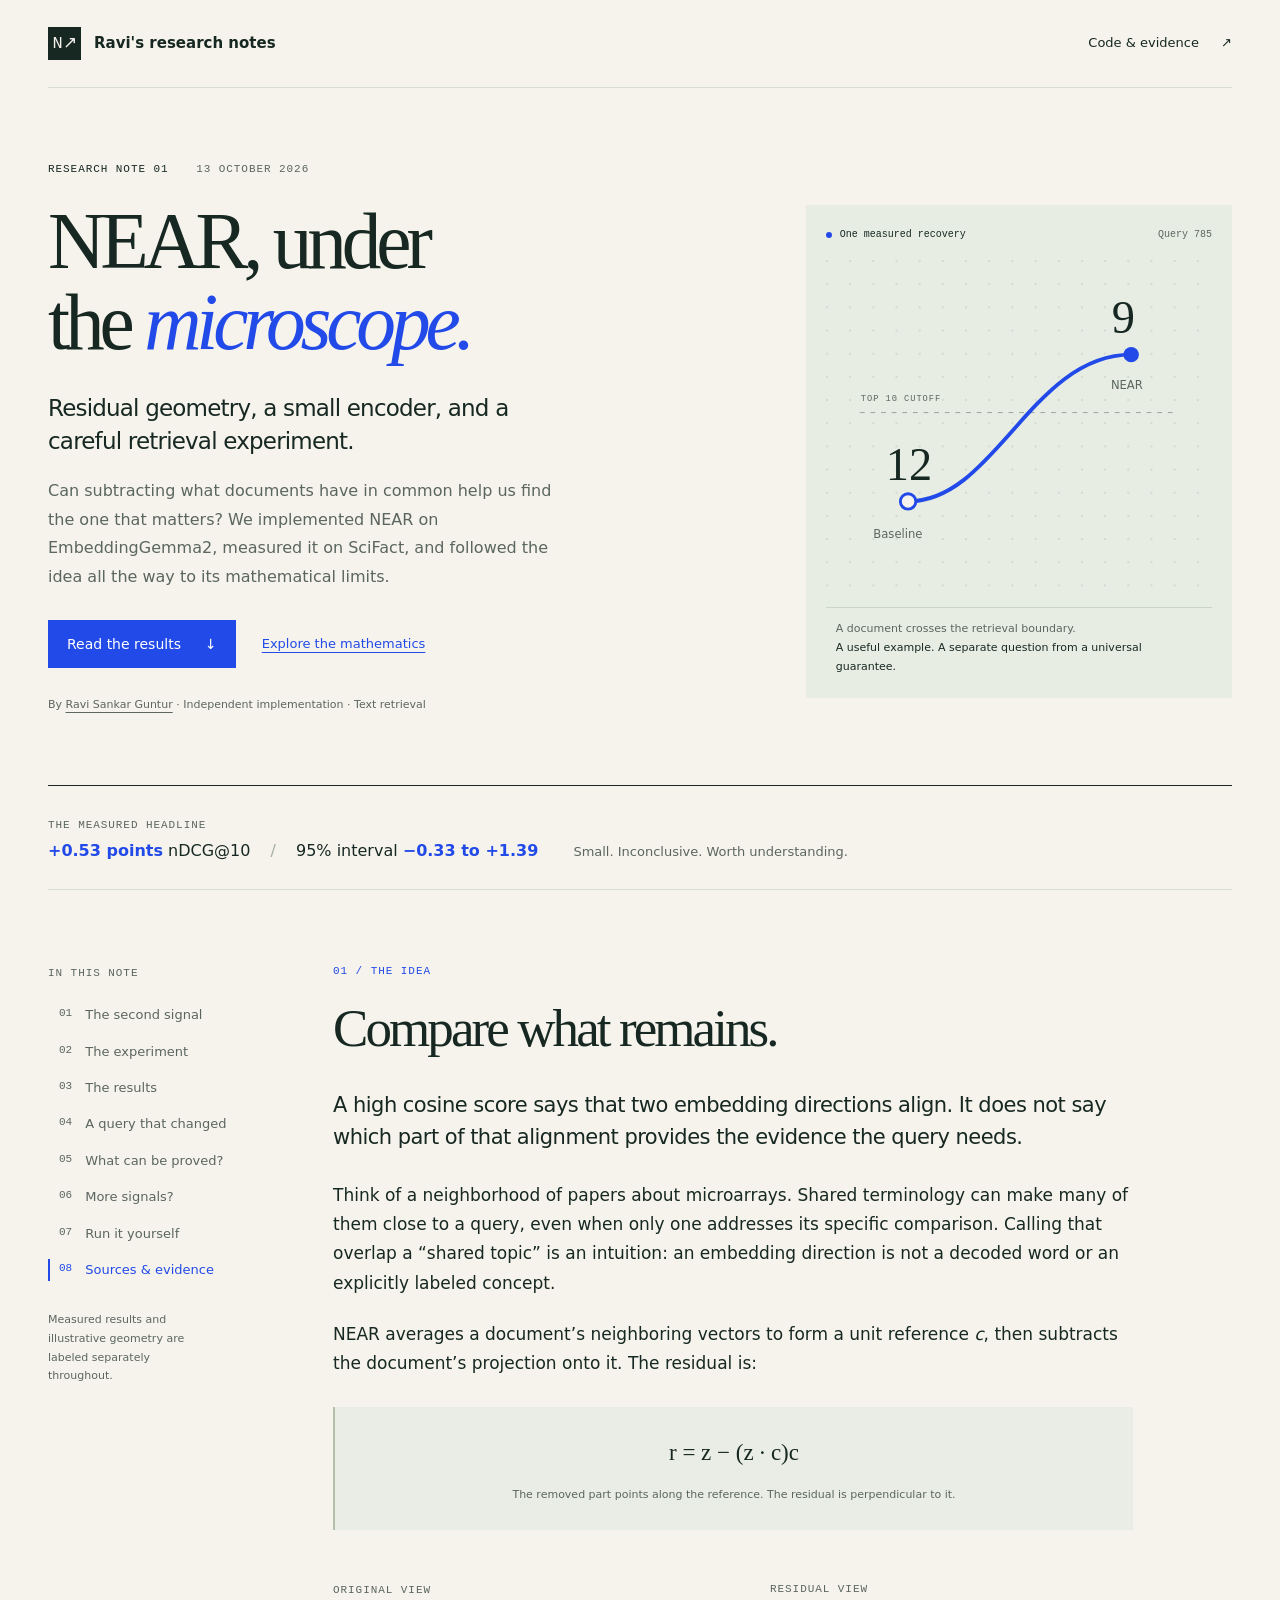
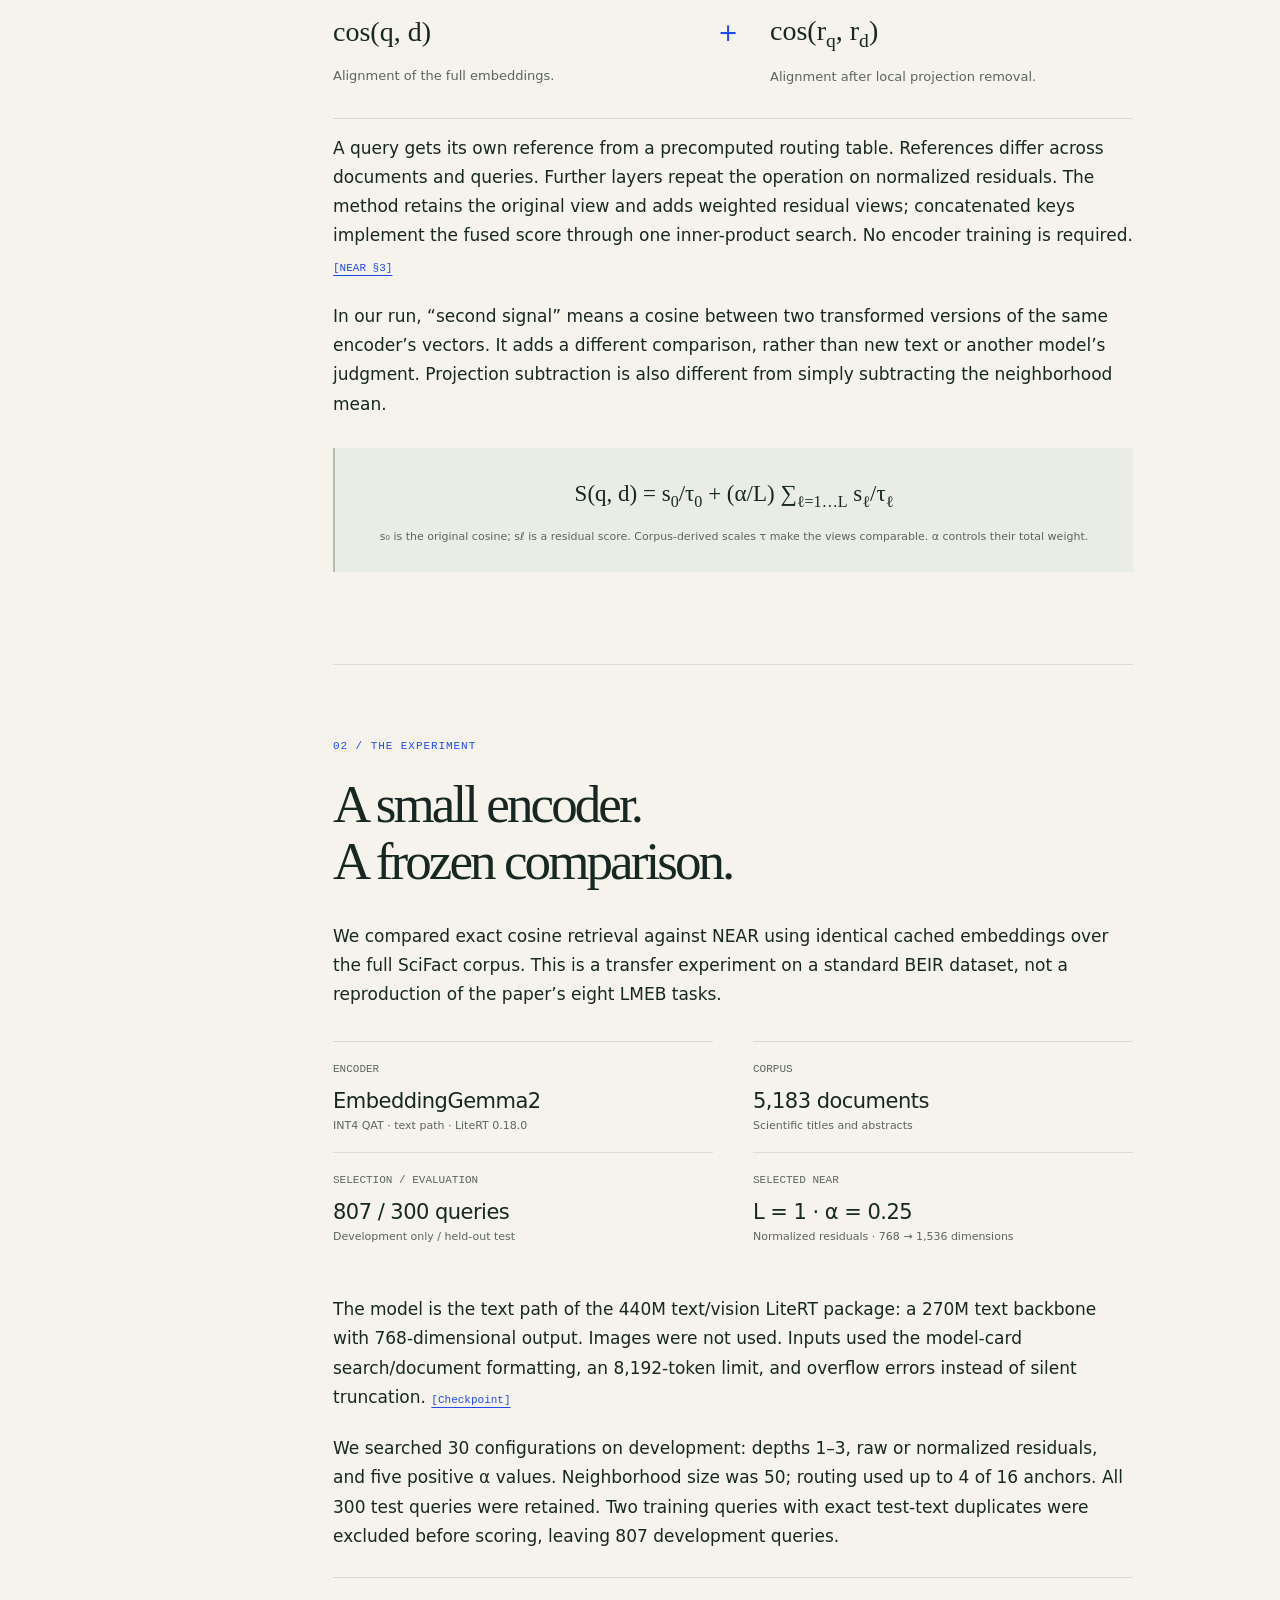
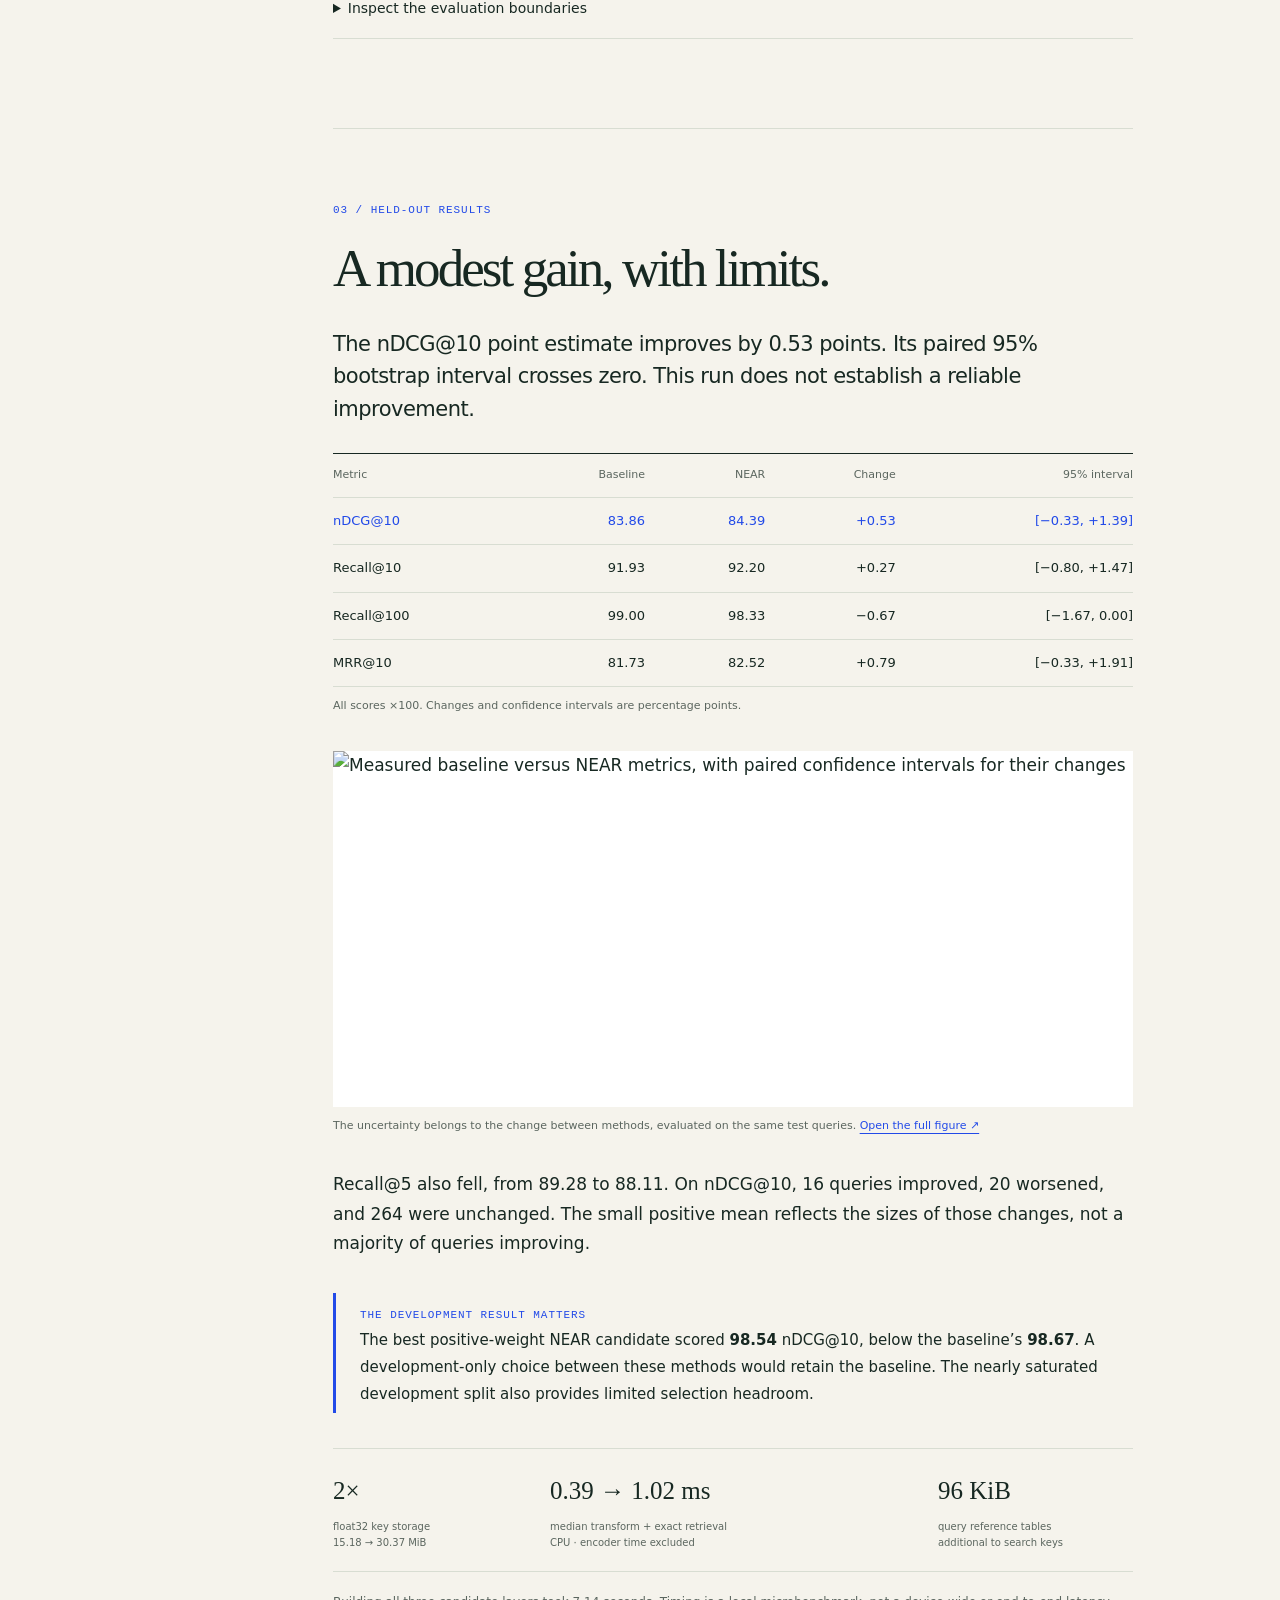
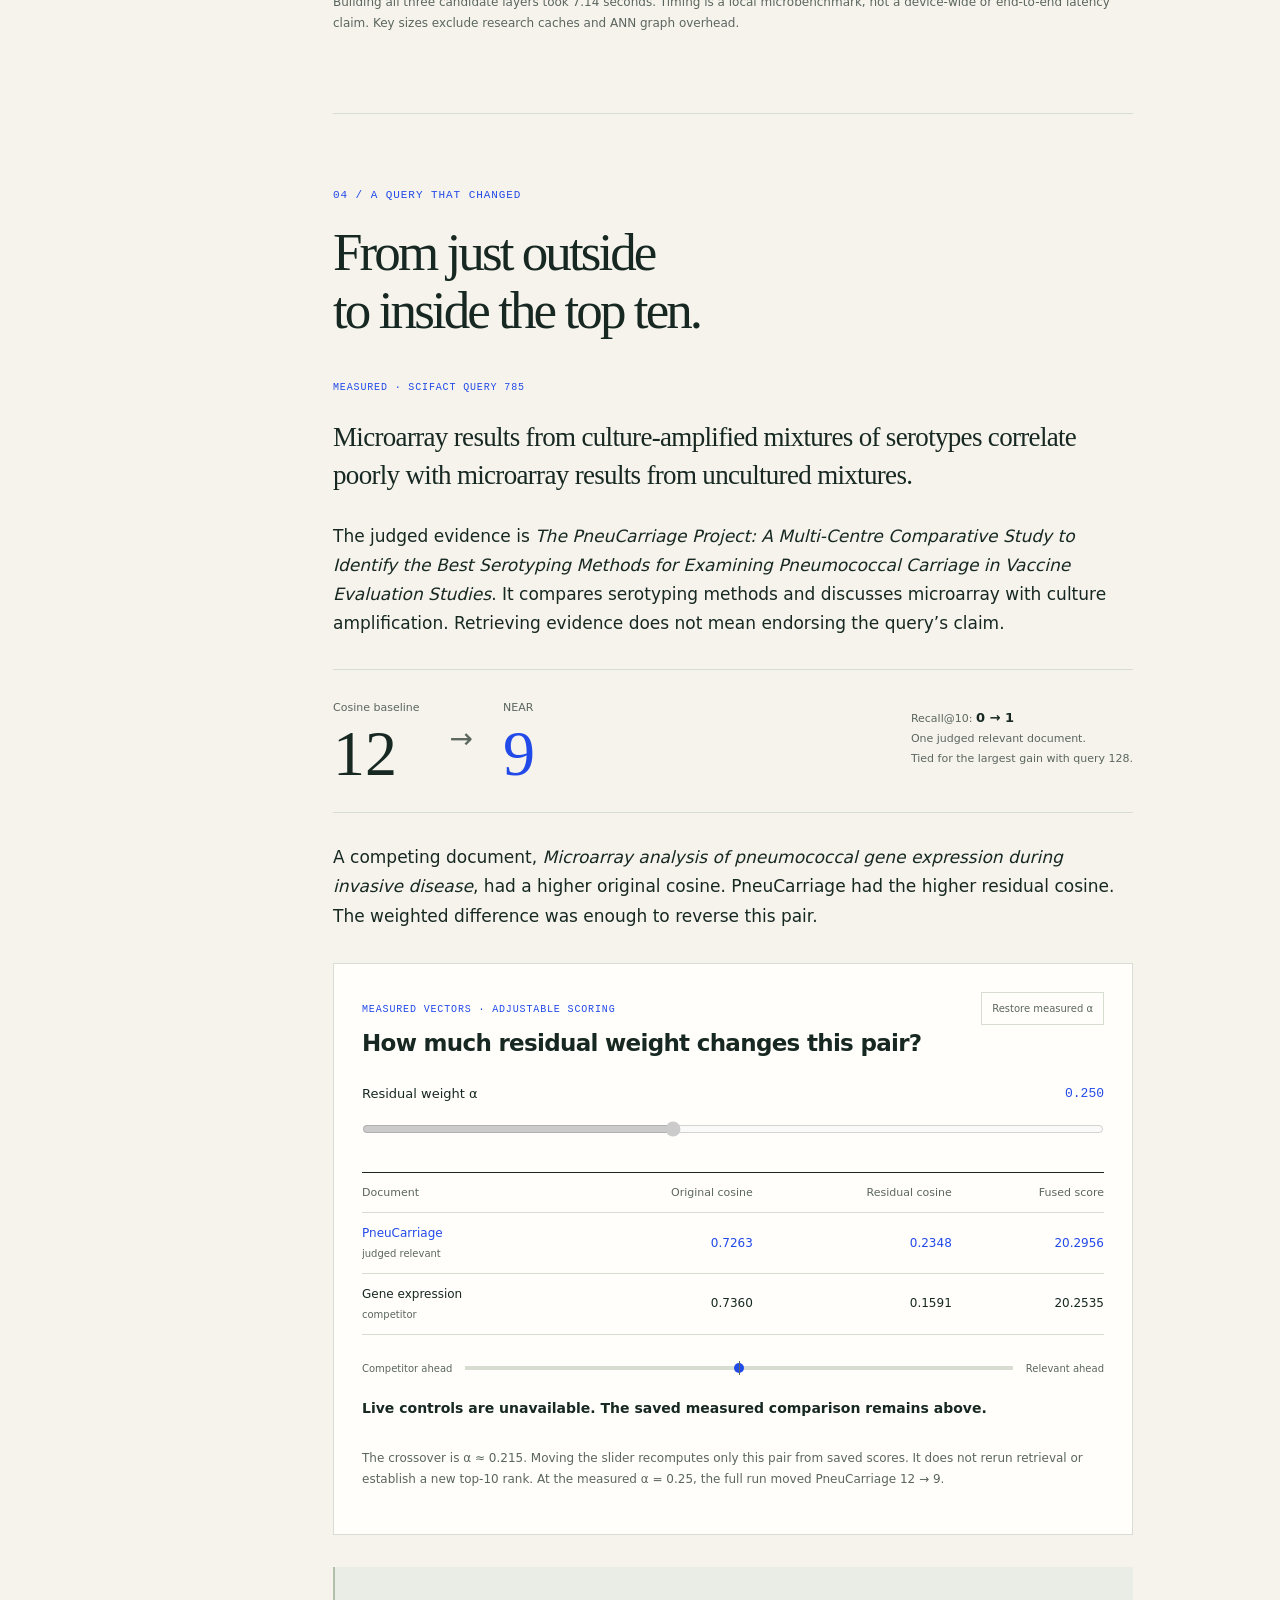
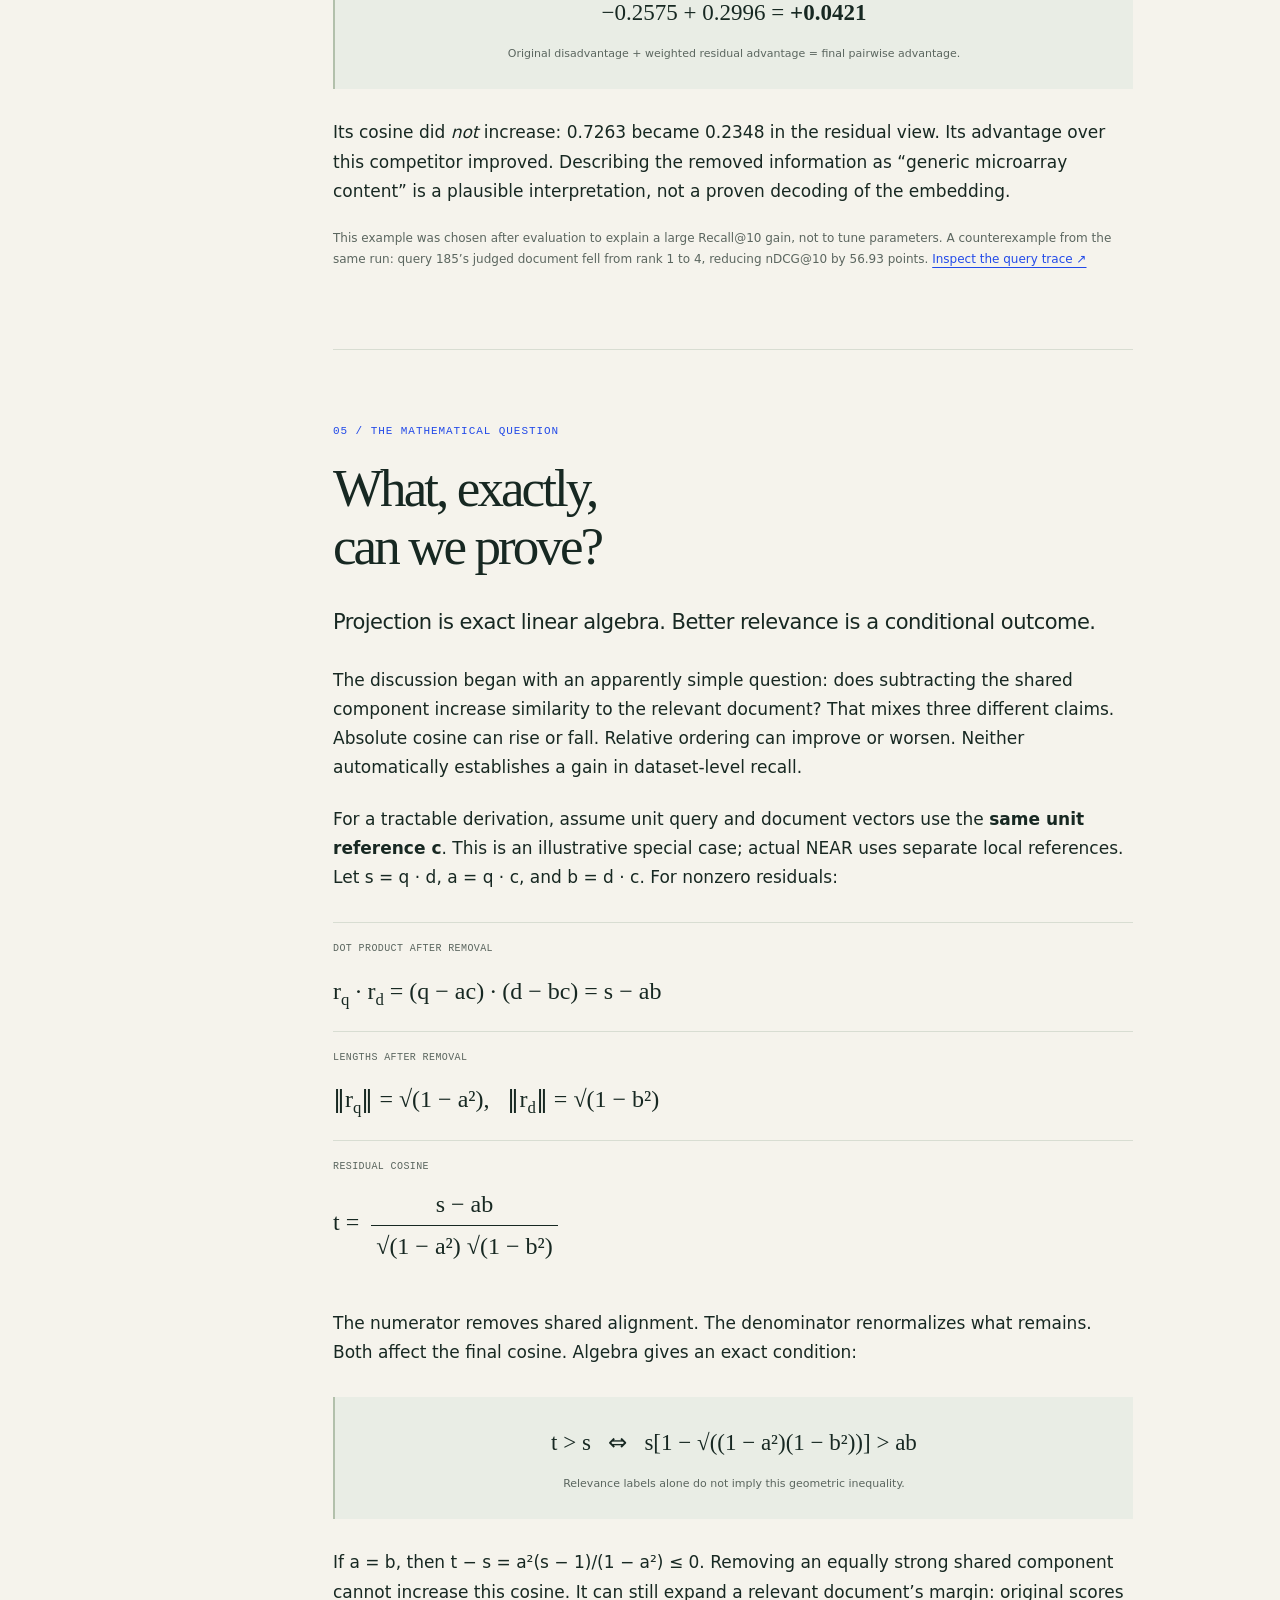
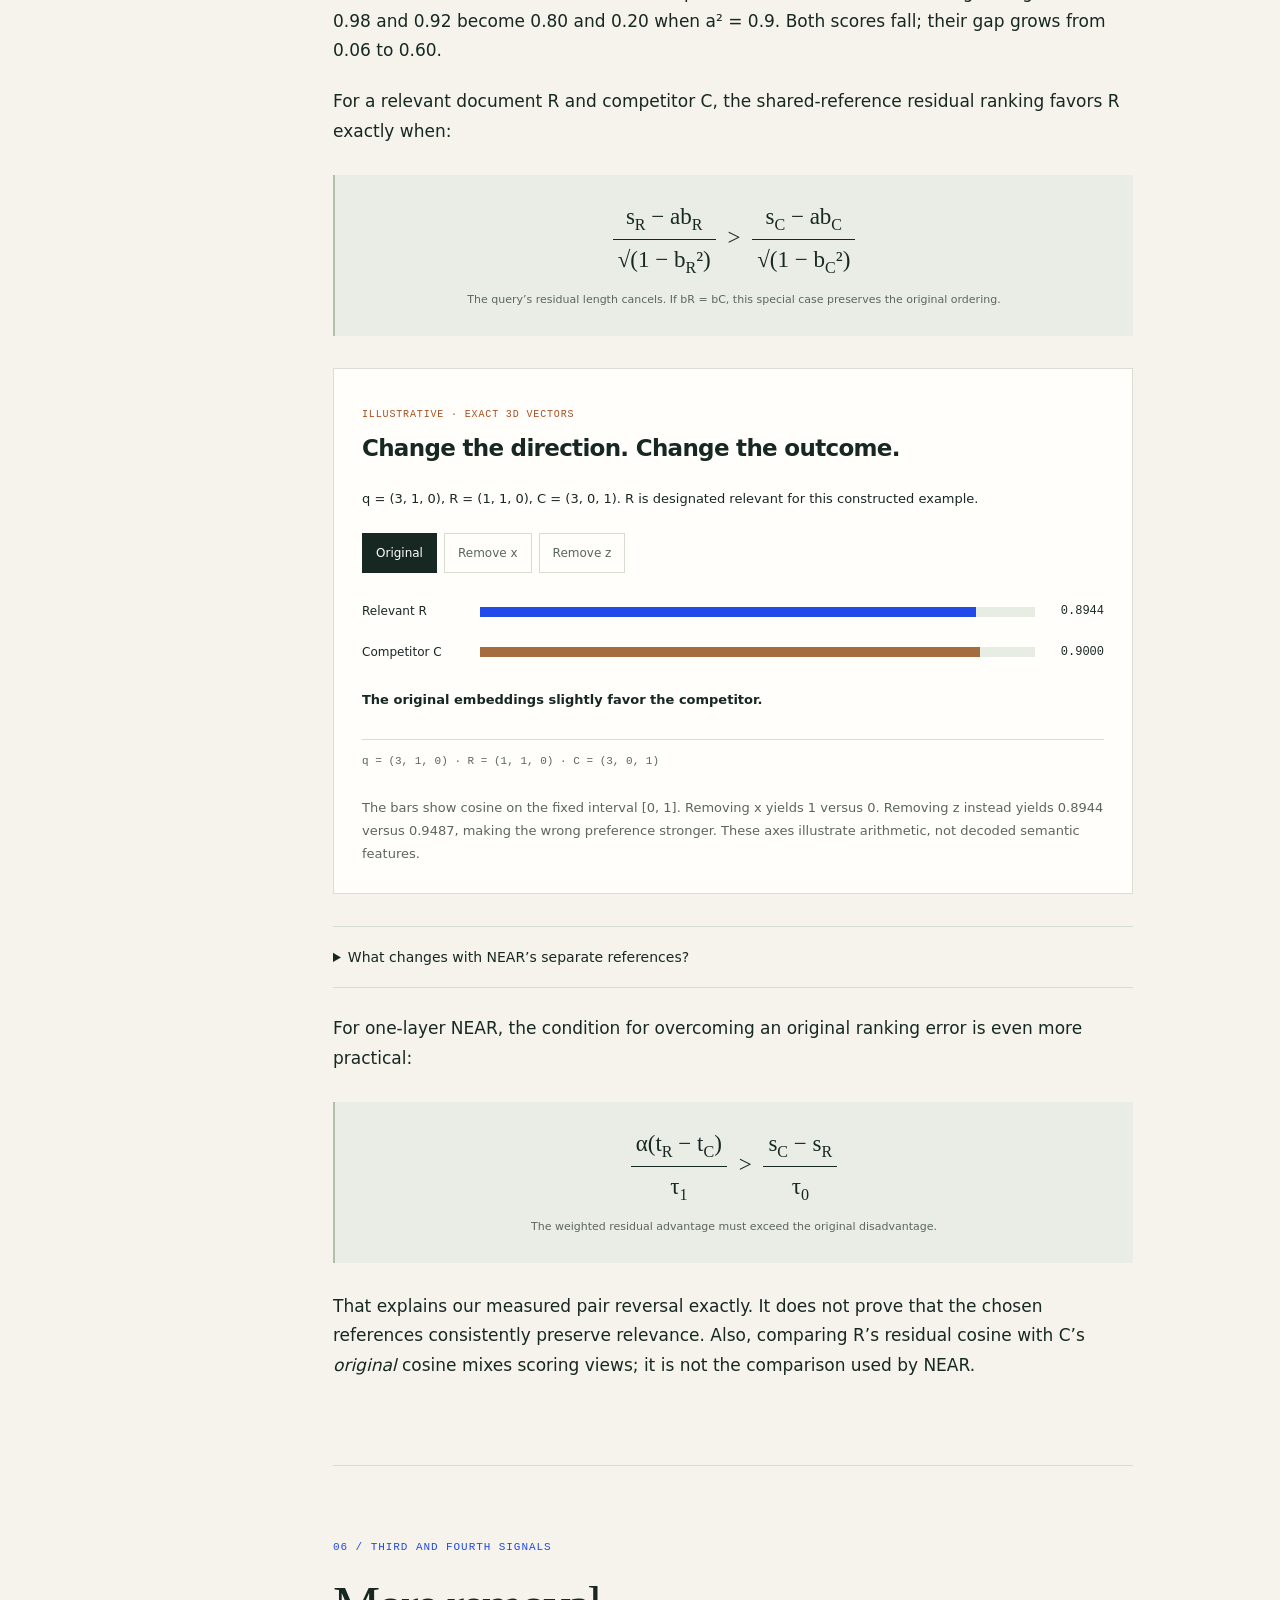
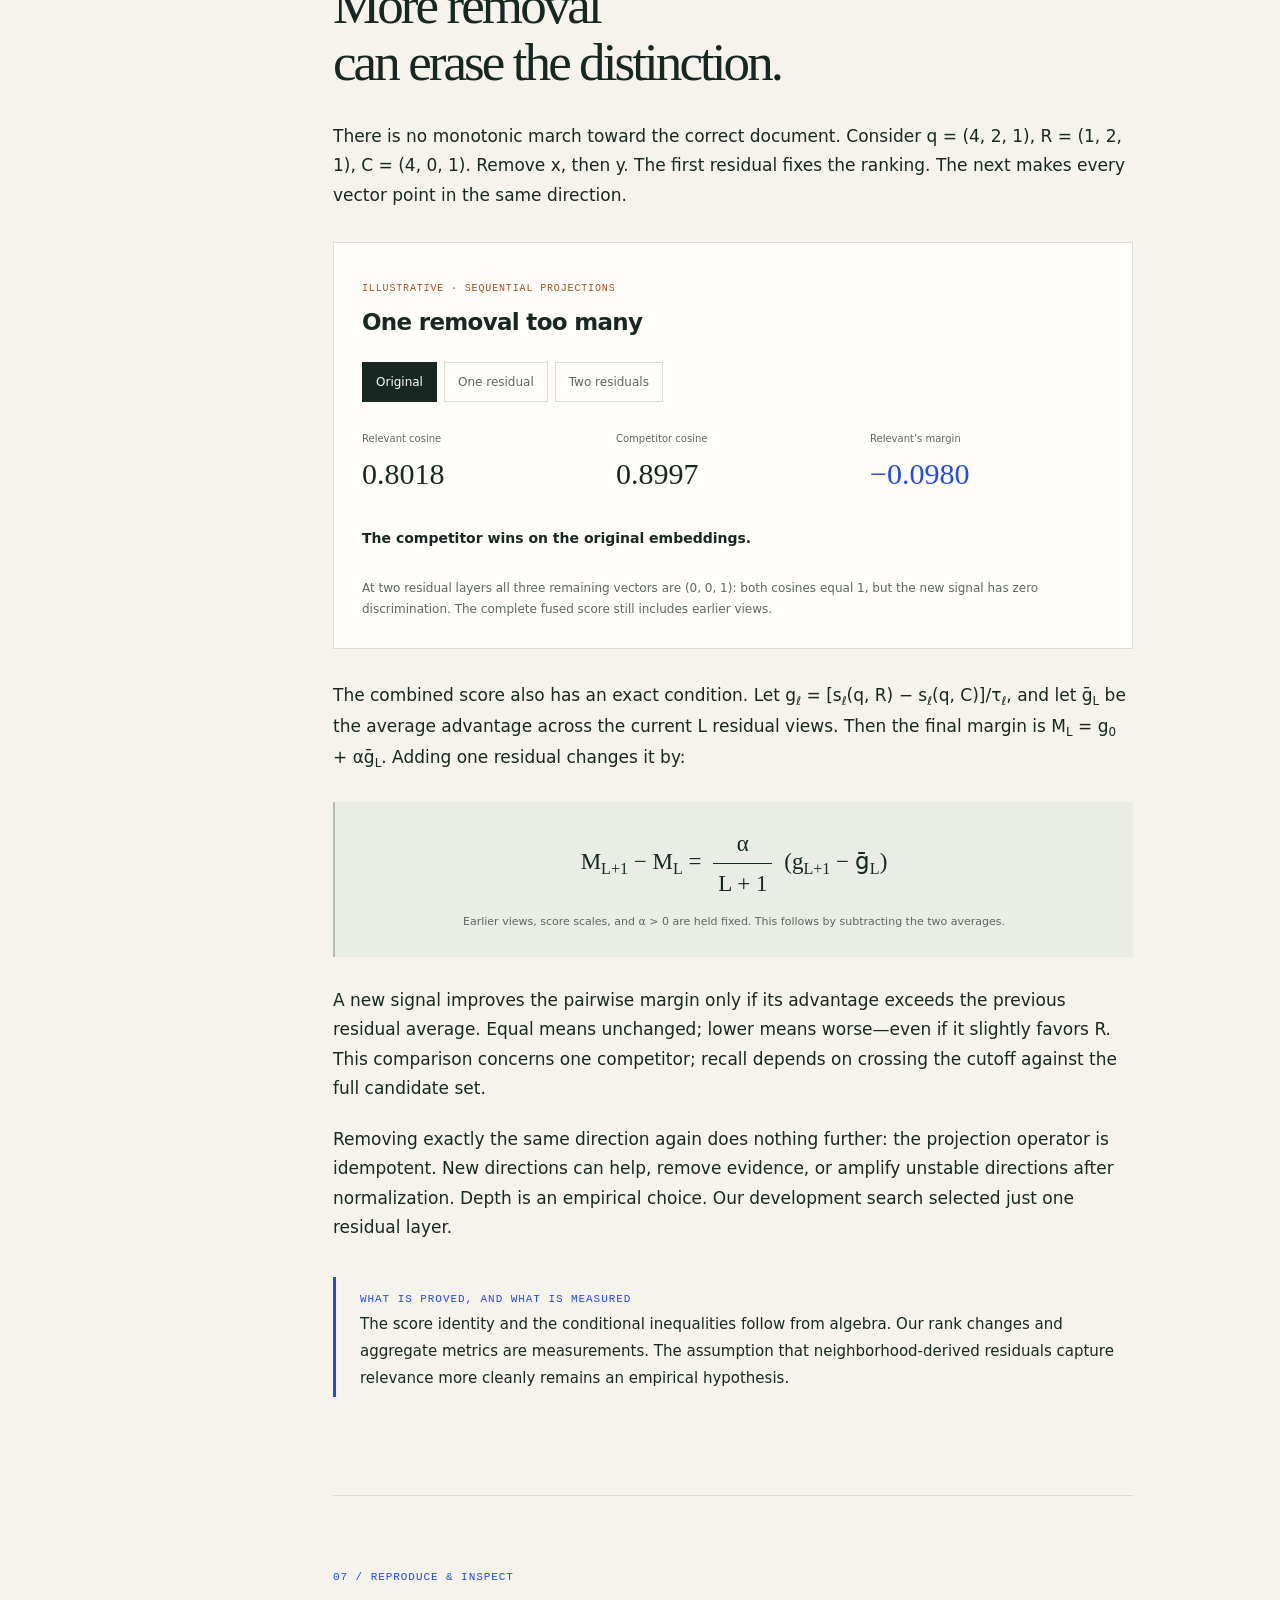
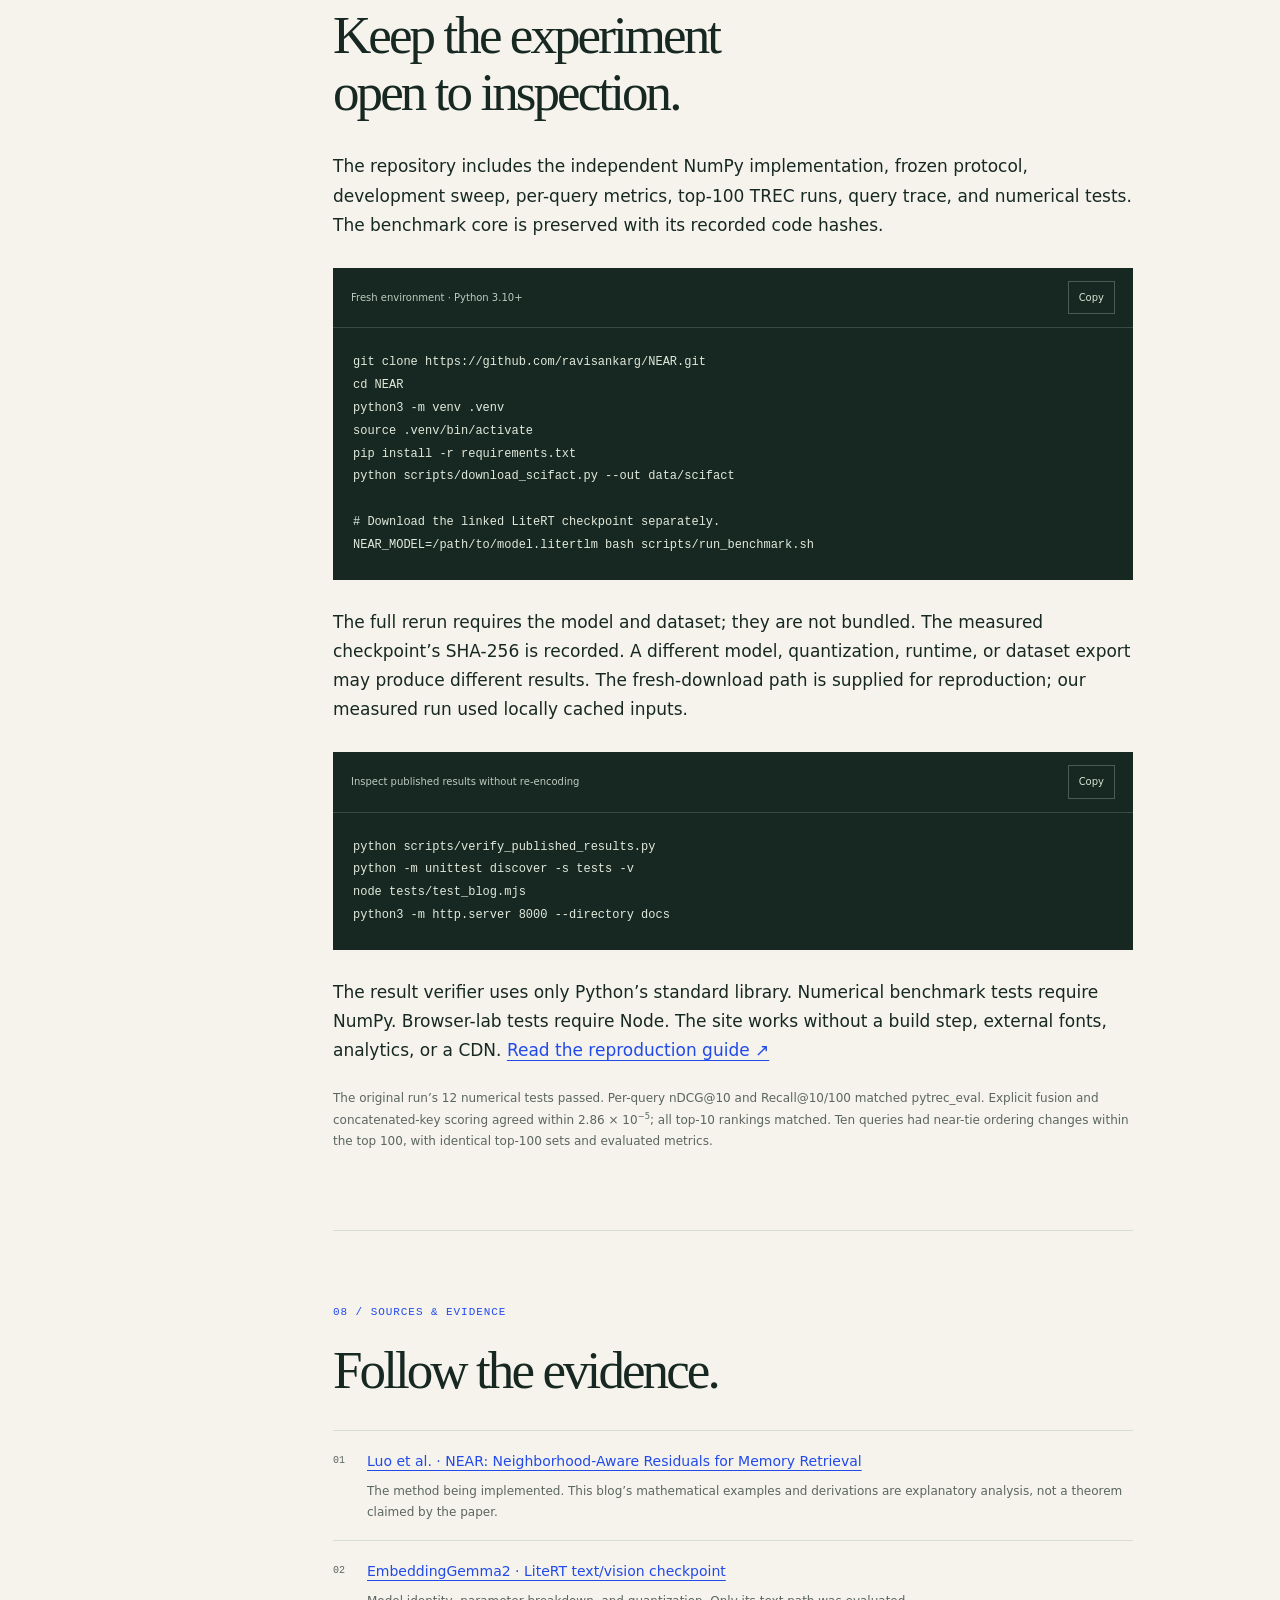
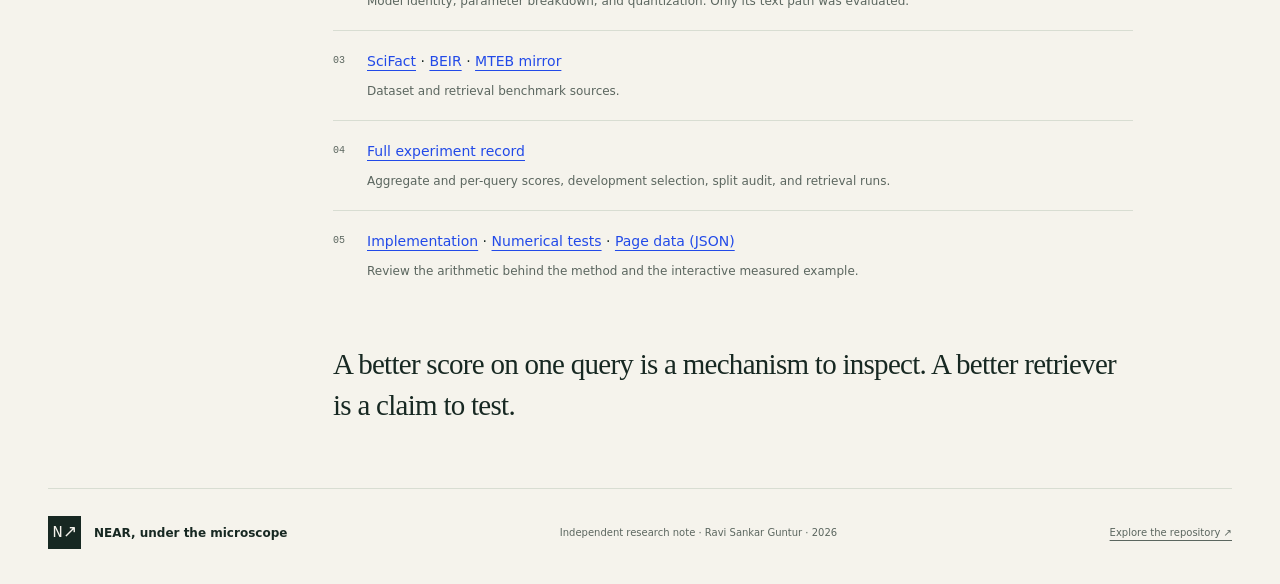
==== docs/index.html @ 6acfd224 "Publish research article and interactive geometry labs" ====
<!doctype html>
<html lang="en">
<head>
  <meta charset="utf-8">
  <meta name="viewport" content="width=device-width, initial-scale=1">
  <meta name="theme-color" content="#f5f3ec">
  <title>NEAR, under the microscope — residual retrieval with EmbeddingGemma2</title>
  <meta name="description" content="A reproducible SciFact experiment: NEAR on EmbeddingGemma2, one rank-12 to rank-9 recovery, and a mathematical account of when residual similarity helps or hurts.">
  <meta property="og:title" content="NEAR, under the microscope">
  <meta property="og:description" content="Residual geometry. A small encoder. A careful retrieval experiment. Explore the results, the working example, and the limits of the mathematics.">
  <meta property="og:type" content="article">
  <link rel="canonical" href="https://ravisankarg.github.io/NEAR/">
  <link rel="icon" href="favicon.svg" type="image/svg+xml">
  <link rel="stylesheet" href="styles.css">
  <script type="module" src="app.mjs"></script>
</head>
<body>
<a class="skip" href="#article">Skip to article</a>
<header class="masthead wrap">
  <a class="wordmark" href="#top"><span class="mark" aria-hidden="true">N↗</span> Ravi's research notes</a>
  <a class="source-link" href="https://github.com/ravisankarg/NEAR">Code &amp; evidence <span aria-hidden="true">↗</span></a>
</header>
<main id="top">
  <section class="hero wrap" aria-labelledby="title">
    <div class="hero-copy">
      <p class="eyebrow">Research note 01 <span>13 October 2026</span></p>
      <h1 id="title">NEAR, under<br>the <em>microscope.</em></h1>
      <p class="dek">Residual geometry, a small encoder, and a careful retrieval experiment.</p>
      <p class="hero-summary">Can subtracting what documents have in common help us find the one that matters? We implemented NEAR on EmbeddingGemma2, measured it on SciFact, and followed the idea all the way to its mathematical limits.</p>
      <div class="hero-actions"><a class="button" href="#results">Read the results <span aria-hidden="true">↓</span></a><a href="#proof">Explore the mathematics</a></div>
      <p class="byline">By <a href="https://github.com/ravisankarg">Ravi Sankar Guntur</a> · Independent implementation · Text retrieval</p>
    </div>
    <figure class="hero-figure">
      <div class="figure-kicker"><span class="dot"></span> One measured recovery <span>Query 785</span></div>
      <svg viewBox="0 0 400 360" role="img" aria-labelledby="hero-chart-title hero-chart-desc">
        <title id="hero-chart-title">The relevant document moves from rank 12 to rank 9</title>
        <desc id="hero-chart-desc">A single SciFact example: PneuCarriage enters the top ten after NEAR scoring. The line shows rank change, not vector geometry.</desc>
        <defs><pattern id="grid" width="24" height="24" patternUnits="userSpaceOnUse"><circle cx="1" cy="1" r="0.8" fill="#b9beb6"/></pattern></defs>
        <rect x="0" y="0" width="400" height="360" fill="url(#grid)"/>
        <line x1="35" x2="365" y1="158" y2="158" stroke="#99a19a" stroke-dasharray="5 6"/>
        <text x="36" y="146" class="hero-svg-small">TOP 10 CUTOFF</text>
        <path d="M85 250 C175 250 213 98 316 98" fill="none" stroke="#224ae8" stroke-width="4"/>
        <circle cx="85" cy="250" r="8" fill="#f5f3ec" stroke="#224ae8" stroke-width="3"/>
        <circle cx="316" cy="98" r="8" fill="#224ae8"/>
        <text x="62" y="228" class="hero-svg-rank">12</text>
        <text x="296" y="76" class="hero-svg-rank">9</text>
        <text x="49" y="288" class="hero-svg-label">Baseline</text>
        <text x="295" y="134" class="hero-svg-label">NEAR</text>
      </svg>
      <figcaption>A document crosses the retrieval boundary.<br><strong>A useful example. A separate question from a universal guarantee.</strong></figcaption>
    </figure>
  </section>
  <div class="finding-strip wrap"><span class="eyebrow">The measured headline</span><p><strong>+0.53 points</strong> nDCG@10 <span class="strip-divider">/</span> 95% interval <strong>−0.33 to +1.39</strong> <span class="strip-note">Small. Inconclusive. Worth understanding.</span></p></div>
  <div class="reading-layout wrap">
    <aside class="contents" aria-label="On this page"><p class="eyebrow">In this note</p><nav><a href="#idea">01 <span>The second signal</span></a><a href="#experiment">02 <span>The experiment</span></a><a href="#results">03 <span>The results</span></a><a href="#example">04 <span>A query that changed</span></a><a href="#proof">05 <span>What can be proved?</span></a><a href="#depth">06 <span>More signals?</span></a><a href="#reproduce">07 <span>Run it yourself</span></a><a href="#references">08 <span>Sources &amp; evidence</span></a></nav><p class="contents-note">Measured results and illustrative geometry are labeled separately throughout.</p></aside>
    <article id="article">
      <section id="idea" class="chapter">
        <p class="section-number">01 / The idea</p><h2>Compare what remains.</h2>
        <p class="lead">A high cosine score says that two embedding directions align. It does not say which part of that alignment provides the evidence the query needs.</p>
        <p>Think of a neighborhood of papers about microarrays. Shared terminology can make many of them close to a query, even when only one addresses its specific comparison. Calling that overlap a “shared topic” is an intuition: an embedding direction is not a decoded word or an explicitly labeled concept.</p>
        <p>NEAR averages a document’s neighboring vectors to form a unit reference <var>c</var>, then subtracts the document’s projection onto it. The residual is:</p>
        <div class="equation" role="math" aria-label="r equals z minus the dot product of z and c times c"><span>r = z − (z · c)c</span><small>The removed part points along the reference. The residual is perpendicular to it.</small></div>
        <div class="mechanism"><div><span class="step-label">Original view</span><strong>cos(q, d)</strong><p>Alignment of the full embeddings.</p></div><span class="mechanism-plus" aria-hidden="true">+</span><div><span class="step-label">Residual view</span><strong>cos(r<sub>q</sub>, r<sub>d</sub>)</strong><p>Alignment after local projection removal.</p></div></div>
        <p>A query gets its own reference from a precomputed routing table. References differ across documents and queries. Further layers repeat the operation on normalized residuals. The method retains the original view and adds weighted residual views; concatenated keys implement the fused score through one inner-product search. No encoder training is required. <a class="citation" href="https://arxiv.org/html/2610.13314v1#S3">[NEAR §3]</a></p>
        <p>In our run, “second signal” means a cosine between two transformed versions of the same encoder’s vectors. It adds a different comparison, rather than new text or another model’s judgment. Projection subtraction is also different from simply subtracting the neighborhood mean.</p>
        <div class="equation" role="math" aria-label="S equals s zero divided by tau zero plus alpha over L times the sum of s ell divided by tau ell"><span>S(q, d) = s<sub>0</sub>/τ<sub>0</sub> + (α/L) ∑<sub>ℓ=1…L</sub> s<sub>ℓ</sub>/τ<sub>ℓ</sub></span><small>s₀ is the original cosine; sℓ is a residual score. Corpus-derived scales τ make the views comparable. α controls their total weight.</small></div>
      </section>
      <section id="experiment" class="chapter">
        <p class="section-number">02 / The experiment</p><h2>A small encoder.<br>A frozen comparison.</h2>
        <p>We compared exact cosine retrieval against NEAR using identical cached embeddings over the full SciFact corpus. This is a transfer experiment on a standard BEIR dataset, not a reproduction of the paper’s eight LMEB tasks.</p>
        <dl class="protocol-grid"><div><dt>Encoder</dt><dd>EmbeddingGemma2<small>INT4 QAT · text path · LiteRT 0.18.0</small></dd></div><div><dt>Corpus</dt><dd>5,183 documents<small>Scientific titles and abstracts</small></dd></div><div><dt>Selection / evaluation</dt><dd>807 / 300 queries<small>Development only / held-out test</small></dd></div><div><dt>Selected NEAR</dt><dd>L = 1 · α = 0.25<small>Normalized residuals · 768 → 1,536 dimensions</small></dd></div></dl>
        <p>The model is the text path of the 440M text/vision LiteRT package: a 270M text backbone with 768-dimensional output. Images were not used. Inputs used the model-card search/document formatting, an 8,192-token limit, and overflow errors instead of silent truncation. <a class="citation" href="https://huggingface.co/litert-community/embeddinggemma-2-text-vision-440m-litert-lm">[Checkpoint]</a></p>
        <p>We searched 30 configurations on development: depths 1–3, raw or normalized residuals, and five positive α values. Neighborhood size was 50; routing used up to 4 of 16 anchors. All 300 test queries were retained. Two training queries with exact test-text duplicates were excluded before scoring, leaving 807 development queries.</p>
        <details><summary>Inspect the evaluation boundaries</summary><ul><li>The document bank is shared between development and test. Queries are held out; related claims can share evidence.</li><li>Hyperparameters were selected before test scoring. No test relevance judgments selected the configuration.</li><li>Clustering uses seeded spherical k-means++, three restarts, and at most 100 iterations. These implementation choices fill details unspecified by the paper.</li><li>Bootstrap intervals use 10,000 paired query resamples with a fixed selected configuration. Related claims may be dependent; selection uncertainty is not included.</li><li>Pretraining exposure to SciFact is unknown. The full-precision backend and optional HNSW branch were not evaluated in this run.</li></ul><a href="https://github.com/ravisankarg/NEAR/blob/main/configs/scifact.json">Read the full frozen protocol ↗</a></details>
      </section>
      <section id="results" class="chapter">
        <p class="section-number">03 / Held-out results</p><h2>A modest gain, with limits.</h2>
        <p class="lead">The nDCG@10 point estimate improves by 0.53 points. Its paired 95% bootstrap interval crosses zero. This run does not establish a reliable improvement.</p>
        <div class="table-scroll" tabindex="0" role="region" aria-label="Benchmark metrics; scroll horizontally on narrow screens"><table><caption>All scores ×100. Changes and confidence intervals are percentage points.</caption><thead><tr><th scope="col">Metric</th><th scope="col">Baseline</th><th scope="col">NEAR</th><th scope="col">Change</th><th scope="col">95% interval</th></tr></thead><tbody id="metrics-body"><tr><th scope="row">nDCG@10</th><td>83.86</td><td>84.39</td><td>+0.53</td><td>[−0.33, +1.39]</td></tr><tr><th scope="row">Recall@10</th><td>91.93</td><td>92.20</td><td>+0.27</td><td>[−0.80, +1.47]</td></tr><tr><th scope="row">Recall@100</th><td>99.00</td><td>98.33</td><td>−0.67</td><td>[−1.67, 0.00]</td></tr><tr><th scope="row">MRR@10</th><td>81.73</td><td>82.52</td><td>+0.79</td><td>[−0.33, +1.91]</td></tr></tbody></table></div>
        <figure class="result-figure"><img src="data/comparison.svg" width="1260" height="560" alt="Measured baseline versus NEAR metrics, with paired confidence intervals for their changes" loading="lazy"><figcaption>The uncertainty belongs to the change between methods, evaluated on the same test queries. <a href="data/comparison.svg">Open the full figure ↗</a></figcaption></figure>
        <p>Recall@5 also fell, from 89.28 to 88.11. On nDCG@10, 16 queries improved, 20 worsened, and 264 were unchanged. The small positive mean reflects the sizes of those changes, not a majority of queries improving.</p>
        <aside class="editor-note"><span class="eyebrow">The development result matters</span><p>The best positive-weight NEAR candidate scored <strong>98.54</strong> nDCG@10, below the baseline’s <strong>98.67</strong>. A development-only choice between these methods would retain the baseline. The nearly saturated development split also provides limited selection headroom.</p></aside>
        <div class="costs"><div><strong>2×</strong><span>float32 key storage<br>15.18 → 30.37 MiB</span></div><div><strong>0.39 → 1.02 ms</strong><span>median transform + exact retrieval<br>CPU · encoder time excluded</span></div><div><strong>96 KiB</strong><span>query reference tables<br>additional to search keys</span></div></div>
        <p class="small">Building all three candidate layers took 7.14 seconds. Timing is a local microbenchmark, not a device-wide or end-to-end latency claim. Key sizes exclude research caches and ANN graph overhead.</p>
      </section>
      <section id="example" class="chapter">
        <p class="section-number">04 / A query that changed</p><h2>From just outside<br>to inside the top ten.</h2>
        <span class="evidence-label">Measured · SciFact query 785</span>
        <blockquote>Microarray results from culture-amplified mixtures of serotypes correlate poorly with microarray results from uncultured mixtures.</blockquote>
        <p>The judged evidence is <cite>The PneuCarriage Project: A Multi-Centre Comparative Study to Identify the Best Serotyping Methods for Examining Pneumococcal Carriage in Vaccine Evaluation Studies</cite>. It compares serotyping methods and discusses microarray with culture amplification. Retrieving evidence does not mean endorsing the query’s claim.</p>
        <div class="rank-story"><div><small>Cosine baseline</small><strong>12</strong></div><span aria-hidden="true">→</span><div><small>NEAR</small><strong>9</strong></div><p>Recall@10: <strong>0 → 1</strong><br>One judged relevant document.<br>Tied for the largest gain with query 128.</p></div>
        <p>A competing document, <cite>Microarray analysis of pneumococcal gene expression during invasive disease</cite>, had a higher original cosine. PneuCarriage had the higher residual cosine. The weighted difference was enough to reverse this pair.</p>
        <div class="lab measured-lab" id="query-lab"><div class="lab-heading"><div><span class="evidence-label">Measured vectors · adjustable scoring</span><h3>How much residual weight changes this pair?</h3></div><button type="button" id="reset-alpha" class="quiet-button">Restore measured α</button></div><label class="range-label" for="alpha">Residual weight α <output id="alpha-value">0.250</output></label><input id="alpha" type="range" min="0" max="0.6" step="0.005" value="0.25"><div class="table-scroll"><table class="pair-table"><thead><tr><th>Document</th><th>Original cosine</th><th>Residual cosine</th><th>Fused score</th></tr></thead><tbody><tr><th>PneuCarriage <small>judged relevant</small></th><td>0.7263</td><td>0.2348</td><td id="relevant-score">20.2956</td></tr><tr><th>Gene expression <small>competitor</small></th><td>0.7360</td><td>0.1591</td><td id="competitor-score">20.2535</td></tr></tbody></table></div><div class="margin-track" aria-hidden="true"><span>Competitor ahead</span><div><i id="margin-indicator"></i></div><span>Relevant ahead</span></div><p id="pair-status" class="lab-result" aria-live="polite">At α = 0.250, the relevant document leads by 0.0421.</p><p class="small">The crossover is α ≈ 0.215. Moving the slider recomputes only this pair from saved scores. It does not rerun retrieval or establish a new top-10 rank. At the measured α = 0.25, the full run moved PneuCarriage 12 → 9.</p><noscript><p>The interactive comparison requires JavaScript. At the measured α, the original disadvantage is −0.2575 and the residual advantage is +0.2996, giving +0.0421 overall.</p></noscript></div>
        <div class="equation"><span>−0.2575 + 0.2996 = <strong>+0.0421</strong></span><small>Original disadvantage + weighted residual advantage = final pairwise advantage.</small></div>
        <p>Its cosine did <em>not</em> increase: 0.7263 became 0.2348 in the residual view. Its advantage over this competitor improved. Describing the removed information as “generic microarray content” is a plausible interpretation, not a proven decoding of the embedding.</p>
        <p class="small">This example was chosen after evaluation to explain a large Recall@10 gain, not to tune parameters. A counterexample from the same run: query 185’s judged document fell from rank 1 to 4, reducing nDCG@10 by 56.93 points. <a href="https://github.com/ravisankarg/NEAR/blob/main/results/scifact_eg2/query_785_trace.json">Inspect the query trace ↗</a></p>
      </section>
      <section id="proof" class="chapter">
        <p class="section-number">05 / The mathematical question</p><h2>What, exactly,<br>can we prove?</h2>
        <p class="lead">Projection is exact linear algebra. Better relevance is a conditional outcome.</p>
        <p>The discussion began with an apparently simple question: does subtracting the shared component increase similarity to the relevant document? That mixes three different claims. Absolute cosine can rise or fall. Relative ordering can improve or worsen. Neither automatically establishes a gain in dataset-level recall.</p>
        <p>For a tractable derivation, assume unit query and document vectors use the <strong>same unit reference c</strong>. This is an illustrative special case; actual NEAR uses separate local references. Let s = q · d, a = q · c, and b = d · c. For nonzero residuals:</p>
        <div class="derivation"><div><span class="derivation-label">Dot product after removal</span><span class="formula">r<sub>q</sub> · r<sub>d</sub> = (q − ac) · (d − bc) = s − ab</span></div><div><span class="derivation-label">Lengths after removal</span><span class="formula">‖r<sub>q</sub>‖ = √(1 − a²), &nbsp; ‖r<sub>d</sub>‖ = √(1 − b²)</span></div><div><span class="derivation-label">Residual cosine</span><span class="formula">t = <span class="fraction"><span>s − ab</span><span>√(1 − a²) √(1 − b²)</span></span></span></div></div>
        <p>The numerator removes shared alignment. The denominator renormalizes what remains. Both affect the final cosine. Algebra gives an exact condition:</p>
        <div class="equation"><span>t &gt; s &nbsp; ⇔ &nbsp; s[1 − √((1 − a²)(1 − b²))] &gt; ab</span><small>Relevance labels alone do not imply this geometric inequality.</small></div>
        <p>If a = b, then t − s = a²(s − 1)/(1 − a²) ≤ 0. Removing an equally strong shared component cannot increase this cosine. It can still expand a relevant document’s margin: original scores 0.98 and 0.92 become 0.80 and 0.20 when a² = 0.9. Both scores fall; their gap grows from 0.06 to 0.60.</p>
        <p>For a relevant document R and competitor C, the shared-reference residual ranking favors R exactly when:</p>
        <div class="equation"><span><span class="fraction"><span>s<sub>R</sub> − ab<sub>R</sub></span><span>√(1 − b<sub>R</sub>²)</span></span> &gt; <span class="fraction"><span>s<sub>C</sub> − ab<sub>C</sub></span><span>√(1 − b<sub>C</sub>²)</span></span></span><small>The query’s residual length cancels. If bR = bC, this special case preserves the original ordering.</small></div>
        <div class="lab geometry-lab"><div class="lab-heading"><div><span class="evidence-label illustrative">Illustrative · exact 3D vectors</span><h3>Change the direction. Change the outcome.</h3></div></div><p>q = (3, 1, 0), R = (1, 1, 0), C = (3, 0, 1). R is designated relevant for this constructed example.</p><div class="segmented" role="group" aria-label="Projection reference"><button type="button" data-projection="original" aria-pressed="true">Original</button><button type="button" data-projection="x" aria-pressed="false">Remove x</button><button type="button" data-projection="z" aria-pressed="false">Remove z</button></div><div class="cosine-bars"><div><span>Relevant R</span><div class="bar-track"><i id="toy-relevant-bar"></i></div><output id="toy-relevant">0.8944</output></div><div><span>Competitor C</span><div class="bar-track competitor"><i id="toy-competitor-bar"></i></div><output id="toy-competitor">0.9000</output></div></div><p id="toy-status" class="lab-result" aria-live="polite">The original embeddings slightly favor the competitor.</p><p id="toy-vectors" class="vector-caption">q = (3, 1, 0) · R = (1, 1, 0) · C = (3, 0, 1)</p><p class="small">The bars show cosine on the fixed interval [0, 1]. Removing x yields 1 versus 0. Removing z instead yields 0.8944 versus 0.9487, making the wrong preference stronger. These axes illustrate arithmetic, not decoded semantic features.</p></div>
        <details><summary>What changes with NEAR’s separate references?</summary><p>Set a = q · c<sub>q</sub> and b = d · c<sub>d</sub>. Expanding the actual residual dot product gives:</p><div class="equation"><span>r<sub>q</sub> · r<sub>d</sub> = q · d − b(q · c<sub>d</sub>) − a(d · c<sub>q</sub>) + ab(c<sub>q</sub> · c<sub>d</sub>)</span></div><p>Divide by √(1 − a²)√(1 − b²) for normalized residual cosine. Extra cross-terms appear; the shared-reference shortcut no longer applies. There is still no relevance guarantee. Zero-length residuals have undefined mathematical cosine; the implementation maps them to zero vectors for numerical stability.</p></details>
        <p>For one-layer NEAR, the condition for overcoming an original ranking error is even more practical:</p>
        <div class="equation"><span><span class="fraction"><span>α(t<sub>R</sub> − t<sub>C</sub>)</span><span>τ<sub>1</sub></span></span> &gt; <span class="fraction"><span>s<sub>C</sub> − s<sub>R</sub></span><span>τ<sub>0</sub></span></span></span><small>The weighted residual advantage must exceed the original disadvantage.</small></div>
        <p>That explains our measured pair reversal exactly. It does not prove that the chosen references consistently preserve relevance. Also, comparing R’s residual cosine with C’s <em>original</em> cosine mixes scoring views; it is not the comparison used by NEAR.</p>
      </section>
      <section id="depth" class="chapter">
        <p class="section-number">06 / Third and fourth signals</p><h2>More removal<br>can erase the distinction.</h2>
        <p>There is no monotonic march toward the correct document. Consider q = (4, 2, 1), R = (1, 2, 1), C = (4, 0, 1). Remove x, then y. The first residual fixes the ranking. The next makes every vector point in the same direction.</p>
        <div class="lab"><div class="lab-heading"><div><span class="evidence-label illustrative">Illustrative · sequential projections</span><h3>One removal too many</h3></div></div><div class="segmented" role="group" aria-label="Number of residual layers"><button type="button" data-depth="0" aria-pressed="true">Original</button><button type="button" data-depth="1" aria-pressed="false">One residual</button><button type="button" data-depth="2" aria-pressed="false">Two residuals</button></div><div class="depth-display"><div><span>Relevant cosine</span><strong id="depth-relevant">0.8018</strong></div><div><span>Competitor cosine</span><strong id="depth-competitor">0.8997</strong></div><div><span>Relevant’s margin</span><strong id="depth-margin">−0.0980</strong></div></div><p id="depth-status" class="lab-result" aria-live="polite">The competitor wins on the original embeddings.</p><p class="small">At two residual layers all three remaining vectors are (0, 0, 1): both cosines equal 1, but the new signal has zero discrimination. The complete fused score still includes earlier views.</p></div>
        <p>The combined score also has an exact condition. Let g<sub>ℓ</sub> = [s<sub>ℓ</sub>(q, R) − s<sub>ℓ</sub>(q, C)]/τ<sub>ℓ</sub>, and let ḡ<sub>L</sub> be the average advantage across the current L residual views. Then the final margin is M<sub>L</sub> = g<sub>0</sub> + αḡ<sub>L</sub>. Adding one residual changes it by:</p>
        <div class="equation"><span>M<sub>L+1</sub> − M<sub>L</sub> = <span class="fraction"><span>α</span><span>L + 1</span></span> (g<sub>L+1</sub> − ḡ<sub>L</sub>)</span><small>Earlier views, score scales, and α &gt; 0 are held fixed. This follows by subtracting the two averages.</small></div>
        <p>A new signal improves the pairwise margin only if its advantage exceeds the previous residual average. Equal means unchanged; lower means worse—even if it slightly favors R. This comparison concerns one competitor; recall depends on crossing the cutoff against the full candidate set.</p>
        <p>Removing exactly the same direction again does nothing further: the projection operator is idempotent. New directions can help, remove evidence, or amplify unstable directions after normalization. Depth is an empirical choice. Our development search selected just one residual layer.</p>
        <aside class="editor-note"><span class="eyebrow">What is proved, and what is measured</span><p>The score identity and the conditional inequalities follow from algebra. Our rank changes and aggregate metrics are measurements. The assumption that neighborhood-derived residuals capture relevance more cleanly remains an empirical hypothesis.</p></aside>
      </section>
      <section id="reproduce" class="chapter">
        <p class="section-number">07 / Reproduce &amp; inspect</p><h2>Keep the experiment<br>open to inspection.</h2>
        <p>The repository includes the independent NumPy implementation, frozen protocol, development sweep, per-query metrics, top-100 TREC runs, query trace, and numerical tests. The benchmark core is preserved with its recorded code hashes.</p>
        <div class="code-block"><div><span>Fresh environment · Python 3.10+</span><button type="button" class="copy-button" data-copy="reproduce-code">Copy</button></div><pre id="reproduce-code"><code>git clone https://github.com/ravisankarg/NEAR.git
cd NEAR
python3 -m venv .venv
source .venv/bin/activate
pip install -r requirements.txt
python scripts/download_scifact.py --out data/scifact

# Download the linked LiteRT checkpoint separately.
NEAR_MODEL=/path/to/model.litertlm bash scripts/run_benchmark.sh</code></pre></div>
        <p>The full rerun requires the model and dataset; they are not bundled. The measured checkpoint’s SHA-256 is recorded. A different model, quantization, runtime, or dataset export may produce different results. The fresh-download path is supplied for reproduction; our measured run used locally cached inputs.</p>
        <div class="code-block"><div><span>Inspect published results without re-encoding</span><button type="button" class="copy-button" data-copy="verify-code">Copy</button></div><pre id="verify-code"><code>python scripts/verify_published_results.py
python -m unittest discover -s tests -v
node tests/test_blog.mjs
python3 -m http.server 8000 --directory docs</code></pre></div>
        <p>The result verifier uses only Python’s standard library. Numerical benchmark tests require NumPy. Browser-lab tests require Node. The site works without a build step, external fonts, analytics, or a CDN. <a href="https://github.com/ravisankarg/NEAR#reproduce-the-benchmark">Read the reproduction guide ↗</a></p>
        <p class="small">The original run’s 12 numerical tests passed. Per-query nDCG@10 and Recall@10/100 matched pytrec_eval. Explicit fusion and concatenated-key scoring agreed within 2.86 × 10<sup>−5</sup>; all top-10 rankings matched. Ten queries had near-tie ordering changes within the top 100, with identical top-100 sets and evaluated metrics.</p>
      </section>
      <section id="references" class="chapter references">
        <p class="section-number">08 / Sources &amp; evidence</p><h2>Follow the evidence.</h2>
        <ol><li><a href="https://arxiv.org/html/2610.13314v1">Luo et al. · NEAR: Neighborhood-Aware Residuals for Memory Retrieval</a><span>The method being implemented. This blog’s mathematical examples and derivations are explanatory analysis, not a theorem claimed by the paper.</span></li><li><a href="https://huggingface.co/litert-community/embeddinggemma-2-text-vision-440m-litert-lm">EmbeddingGemma2 · LiteRT text/vision checkpoint</a><span>Model identity, parameter breakdown, and quantization. Only its text path was evaluated.</span></li><li><a href="https://github.com/allenai/scifact">SciFact</a> · <a href="https://github.com/beir-cellar/beir">BEIR</a> · <a href="https://huggingface.co/datasets/mteb/scifact">MTEB mirror</a><span>Dataset and retrieval benchmark sources.</span></li><li><a href="https://github.com/ravisankarg/NEAR/tree/main/results/scifact_eg2">Full experiment record</a><span>Aggregate and per-query scores, development selection, split audit, and retrieval runs.</span></li><li><a href="https://github.com/ravisankarg/NEAR/blob/main/near_retrieval/near.py">Implementation</a> · <a href="https://github.com/ravisankarg/NEAR/blob/main/tests/test_near.py">Numerical tests</a> · <a href="data/experiment.json">Page data (JSON)</a><span>Review the arithmetic behind the method and the interactive measured example.</span></li></ol>
        <p class="closing">A better score on one query is a mechanism to inspect. A better retriever is a claim to test.</p>
      </section>
    </article>
  </div>
</main>
<footer class="wrap"><a class="wordmark" href="#top"><span class="mark" aria-hidden="true">N↗</span> NEAR, under the microscope</a><p>Independent research note · Ravi Sankar Guntur · 2026</p><a href="https://github.com/ravisankarg/NEAR">Explore the repository ↗</a></footer>
<div id="toast" role="status" aria-live="polite"></div>
</body>
</html>
---- docs/styles.css ----
@charset "UTF-8";
:root{--paper:#f5f3ec;--ink:#172822;--muted:#5b665f;--blue:#224ae8;--line:#d8ddd2;--wash:#e8ede4;--orange:#a94f22;--white:#fffefb;--serif:Georgia,'Times New Roman',serif;--sans:Inter,ui-sans-serif,system-ui,-apple-system,BlinkMacSystemFont,'Segoe UI',sans-serif;--mono:ui-monospace,SFMono-Regular,Consolas,monospace}
*{box-sizing:border-box}html{scroll-behavior:smooth;scroll-padding-top:36px}body{margin:0;background:var(--paper);color:var(--ink);font-family:var(--sans);font-size:17px;line-height:1.72;-webkit-font-smoothing:antialiased}::selection{background:#cbd5ff;color:#152771}a{color:var(--blue);text-underline-offset:4px;text-decoration-thickness:1px}a:hover{text-decoration-thickness:2px}button,input{font:inherit}button{cursor:pointer}button:focus-visible,a:focus-visible,input:focus-visible,summary:focus-visible,[tabindex]:focus-visible{outline:3px solid var(--blue);outline-offset:4px}button:disabled{cursor:default}img,svg{max-width:100%}img{height:auto}sub,sup{font-size:.7em}p{margin:0 0 1.3em}h1,h2,h3{line-height:1.08;letter-spacing:-.045em;font-weight:400;margin:0}h1,h2{font-family:var(--serif)}h3{font-family:var(--sans);font-size:23px;font-weight:550;letter-spacing:-.03em;line-height:1.3}.wrap{width:min(1240px,calc(100% - 96px));margin-inline:auto}.masthead{display:flex;align-items:center;justify-content:space-between;padding:27px 0;border-bottom:1px solid var(--line);gap:20px}.wordmark{display:flex;gap:13px;align-items:center;text-decoration:none;color:var(--ink);font-size:15px;font-weight:600}.mark{width:33px;height:33px;background:var(--ink);color:var(--paper);display:inline-flex;align-items:center;justify-content:center;font-size:17px;font-family:var(--mono);font-weight:400}.source-link{font-size:13px;text-decoration:none;color:var(--ink)}.source-link span{margin-left:18px}.hero{display:grid;grid-template-columns:minmax(0,1.3fr) minmax(0,.8fr);gap:65px;padding-top:73px;padding-bottom:70px;align-items:center}.eyebrow,.section-number,.evidence-label,.step-label{font-family:var(--mono);font-size:11px;letter-spacing:.085em;text-transform:uppercase;line-height:1.6}.eyebrow{margin:0 0 22px}.eyebrow span{margin-left:20px;color:var(--muted)}h1{font-size:clamp(54px,6.2vw,86px);line-height:1.02;letter-spacing:-.065em}h1 em{color:var(--blue);font-weight:400}.dek{font-size:23px;line-height:1.4;letter-spacing:-.035em;max-width:510px;margin-top:30px;margin-bottom:20px}.hero-summary{font-size:16px;color:var(--muted);max-width:510px;line-height:1.8}.hero-actions{display:flex;gap:26px;align-items:center;margin:28px 0}.hero-actions>a:not(.button){font-size:13px}.button{background:var(--blue);color:white;text-decoration:none;padding:12px 19px;display:inline-flex;align-items:center;gap:24px;font-size:14px}.button:hover{background:#1738c7;text-decoration:none}.byline{font-size:11px;color:var(--muted);margin-bottom:0}.byline a{color:inherit}.hero-figure{margin:27px 0 0;background:var(--wash);padding:23px 20px 22px}.figure-kicker{display:flex;align-items:center;gap:8px;font-family:var(--mono);font-size:10px;line-height:1.4}.figure-kicker>span:last-child{margin-left:auto;color:var(--muted)}.dot{display:inline-block;width:6px;height:6px;background:var(--blue);border-radius:50%}.hero-figure svg{width:100%;display:block;margin-top:18px}.hero-svg-small{font:9px var(--mono);letter-spacing:1px;fill:var(--muted)}.hero-svg-rank{font:48px var(--serif);fill:var(--ink)}.hero-svg-label{font:12px var(--sans);fill:var(--muted)}figcaption{font-size:11px;line-height:1.7;color:var(--muted)}.hero-figure figcaption{padding:12px 10px 0;border-top:1px solid #cbd4c8}.hero-figure figcaption strong{font-weight:400;color:var(--ink)}.finding-strip{border-top:1px solid var(--ink);border-bottom:1px solid var(--line);padding:22px 0 24px}.finding-strip .eyebrow{margin:0 0 8px;color:var(--muted)}.finding-strip p{margin:0;font-size:16px}.finding-strip strong{font-weight:600;color:var(--blue)}.strip-divider{color:#a4afa4;padding:0 15px}.strip-note{display:inline-block;margin-left:30px;color:var(--muted);font-size:13px}.reading-layout{display:grid;grid-template-columns:210px minmax(0,800px);gap:75px;align-items:start}.contents{position:sticky;top:36px;padding:75px 0 0}.contents .eyebrow{color:var(--muted);margin-bottom:22px}.contents nav{display:flex;flex-direction:column;gap:14px}.contents nav a{font-family:var(--mono);font-size:11px;text-decoration:none;color:var(--muted);display:flex;gap:13px;border-left:2px solid transparent;padding-left:9px}.contents nav a span{font-family:var(--sans);font-size:13px}.contents nav a[aria-current=true]{border-left-color:var(--blue);color:var(--blue)}.contents-note{font-size:11px;color:var(--muted);line-height:1.7;margin:30px 0;max-width:160px}article{min-width:0}.chapter{padding:73px 0 63px;border-bottom:1px solid var(--line);scroll-margin-top:20px}.section-number{color:var(--blue);margin:0 0 20px}h2{font-size:clamp(35px,4.3vw,53px);margin:0 0 31px;letter-spacing:-.055em}.lead{font-size:21px;line-height:1.55;letter-spacing:-.025em}.small{font-size:12px;line-height:1.75;color:var(--muted)}.equation{margin:29px 0;padding:26px 22px;background:#e9ede5;border-left:2px solid #b2c0ab;line-height:1.7;overflow-wrap:anywhere}.equation>span{display:block;text-align:center;font-family:var(--serif);font-size:23px;letter-spacing:0}.equation small{display:block;text-align:center;color:var(--muted);font-size:11px;line-height:1.7;margin-top:13px;font-family:var(--sans)}.fraction{display:inline-flex;flex-direction:column;vertical-align:middle;text-align:center;line-height:1.35;margin:0 6px;font-family:var(--serif)}.fraction>span:first-child{padding:0 5px 4px;border-bottom:1px solid currentColor}.fraction>span:last-child{padding:4px 5px 0}.mechanism{display:grid;grid-template-columns:1fr 30px 1fr;align-items:center;gap:22px;padding:22px 0 31px;margin-bottom:15px;border-bottom:1px solid var(--line)}.step-label{color:var(--muted);display:block;margin-bottom:8px}.mechanism strong{font-family:var(--serif);font-size:28px;font-weight:400}.mechanism p{font-size:13px;line-height:1.5;color:var(--muted);margin:10px 0 0}.mechanism-plus{font-size:24px;color:var(--blue)}.citation{font-family:var(--mono);font-size:11px}.protocol-grid{display:grid;grid-template-columns:1fr 1fr;gap:0 40px;margin:32px 0}.protocol-grid>div{padding:18px 0;border-top:1px solid var(--line)}.protocol-grid dt{font-family:var(--mono);font-size:11px;text-transform:uppercase;color:var(--muted);margin-bottom:7px}.protocol-grid dd{margin:0;font-size:21px;font-weight:500;line-height:1.5;letter-spacing:-.025em}.protocol-grid small{display:block;font-size:11px;font-weight:400;color:var(--muted);letter-spacing:0}.table-scroll{overflow-x:auto;max-width:100%;margin:25px 0}table{width:100%;border-collapse:collapse;font-size:13px;font-variant-numeric:tabular-nums}caption{text-align:left;font-size:11px;color:var(--muted);caption-side:bottom;padding-top:10px}th,td{padding:12px 10px;border-bottom:1px solid var(--line);text-align:right;white-space:nowrap}th:first-child,td:first-child{text-align:left;padding-left:0}th:last-child,td:last-child{padding-right:0}thead th{font-size:11px;color:var(--muted);font-weight:400;border-top:1px solid var(--ink)}tbody th{font-weight:500}tbody tr:first-child{color:var(--blue)}.result-figure{margin:35px 0}.result-figure img{background:white;display:block;width:100%}.result-figure figcaption{margin-top:10px}.editor-note{border-left:3px solid var(--blue);padding:5px 0 5px 24px;margin:35px 0}.editor-note .eyebrow{color:var(--blue);margin:0 0 10px}.editor-note p{font-size:15px;line-height:1.8;margin:0}.costs{display:grid;grid-template-columns:.8fr 1.5fr .8fr;gap:22px;margin:35px 0 20px;padding:20px 0;border-top:1px solid var(--line);border-bottom:1px solid var(--line)}.costs strong{font-family:var(--serif);font-size:25px;font-weight:400;display:block;white-space:nowrap}.costs span{display:block;font-size:10px;color:var(--muted);line-height:1.6;margin-top:7px}details{margin:26px 0;padding:18px 0;border-top:1px solid var(--line);border-bottom:1px solid var(--line);font-size:14px}summary{cursor:pointer;font-weight:500}details[open] summary{margin-bottom:20px}details ul{padding-left:22px}details li{margin-bottom:10px}blockquote{margin:20px 0 27px;padding:0;font-family:var(--serif);font-size:27px;line-height:1.4;letter-spacing:-.025em}.evidence-label{font-size:10px;color:var(--blue)}.illustrative{color:var(--orange)}.rank-story{display:flex;align-items:center;gap:30px;border-block:1px solid var(--line);padding:21px 0 25px;margin:30px 0}.rank-story small{font-size:11px;color:var(--muted)}.rank-story strong{display:block;font-family:var(--serif);font-size:64px;font-weight:400;line-height:1.05}.rank-story>span{font-size:28px;color:var(--muted)}.rank-story>div:nth-of-type(2) strong{color:var(--blue)}.rank-story p{font-size:11px;margin:0 0 0 auto;line-height:1.8;color:var(--muted)}.rank-story p strong{display:inline;font-family:var(--sans);font-size:13px;font-weight:600;color:var(--ink)}.lab{background:var(--white);border:1px solid #d9ddd4;padding:28px;margin:32px 0}.lab-heading{display:flex;align-items:start;justify-content:space-between;gap:20px;margin-bottom:24px}.lab-heading h3{margin-top:8px}.quiet-button,.copy-button{font-size:10px;border:1px solid var(--line);padding:7px 10px;background:transparent;color:var(--muted);white-space:nowrap}.quiet-button:hover{background:var(--wash)}.range-label{display:flex;justify-content:space-between;font-size:13px;margin-top:18px}.range-label output{font-family:var(--mono);color:var(--blue)}input[type=range]{accent-color:var(--blue);width:100%;margin:16px 0 3px;cursor:pointer}.pair-table{font-size:12px}.pair-table th{white-space:normal;line-height:1.4}.pair-table small{display:block;font-size:10px;color:var(--muted);font-weight:400;margin-top:5px}.pair-table th:not(:first-child){white-space:nowrap}.margin-track{display:flex;align-items:center;gap:13px;font-size:10px;color:var(--muted);margin-top:23px}.margin-track>div{height:4px;position:relative;flex:1;background:var(--line)}.margin-track>div:after{content:'';position:absolute;top:-5px;left:50%;height:14px;width:1px;background:var(--muted)}.margin-track i{display:block;position:absolute;width:10px;height:10px;top:-3px;left:50%;border-radius:50%;background:var(--blue);transform:translateX(-50%);transition:left .12s}.lab-result{font-size:14px;font-weight:550;line-height:1.6;margin:20px 0 12px;min-height:2.8em}.lab .small:last-child{margin-bottom:0}.derivation{margin:30px 0}.derivation>div{border-top:1px solid var(--line);padding:17px 0;display:flex;flex-direction:column;gap:13px}.derivation-label{font-family:var(--mono);font-size:10px;color:var(--muted);text-transform:uppercase;letter-spacing:.04em}.formula{font-family:var(--serif);font-size:24px}.segmented{display:flex;flex-wrap:wrap;gap:7px;margin:22px 0}.segmented button{border:1px solid var(--line);padding:9px 13px;font-size:12px;background:transparent;color:var(--muted)}.segmented button[aria-pressed=true]{background:var(--ink);border-color:var(--ink);color:var(--white)}.geometry-lab>p{font-size:13px}.cosine-bars{display:flex;flex-direction:column;gap:20px;margin:28px 0}.cosine-bars>div{display:grid;grid-template-columns:104px 1fr 55px;align-items:center;gap:14px;font-size:12px}.cosine-bars output{font-family:var(--mono);text-align:right}.bar-track{height:10px;background:var(--wash)}.bar-track i{display:block;height:100%;background:var(--blue);width:89.44%;transition:width .3s}.competitor i{background:#a46c3f;width:90%}.vector-caption{font-family:var(--mono);font-size:11px!important;color:var(--muted);padding:12px 0;border-top:1px solid var(--line)}.depth-display{display:grid;grid-template-columns:repeat(3,1fr);gap:20px;margin:28px 0}.depth-display span{display:block;font-size:10px;color:var(--muted)}.depth-display strong{display:block;font-family:var(--serif);font-weight:400;font-size:30px;line-height:1.7;font-variant-numeric:tabular-nums}.depth-display>div:last-child strong{color:var(--blue)}.code-block{background:#172822;color:#e1e9dc;margin:28px 0}.code-block>div{display:flex;align-items:center;justify-content:space-between;gap:10px;padding:13px 18px;border-bottom:1px solid #3a4942;font-size:10px;color:#becabf}.copy-button{color:#d6e2d2;border-color:#4d5c53}.copy-button:hover{background:#34463b}.code-block pre{margin:0;padding:23px 20px;overflow-x:auto;font:12px/1.9 var(--mono);tab-size:2;white-space:pre-wrap;overflow-wrap:anywhere}.references ol{list-style:none;counter-reset:ref;padding:0;margin:0}.references li{counter-increment:ref;padding:18px 0 18px 34px;border-top:1px solid var(--line);position:relative;font-size:14px}.references li:before{content:counter(ref,decimal-leading-zero);position:absolute;left:0;color:var(--muted);font-size:10px;font-family:var(--mono);top:21px}.references li>span{display:block;color:var(--muted);font-size:12px;margin-top:8px}.closing{font-family:var(--serif);font-size:29px;line-height:1.4;letter-spacing:-.025em;margin:45px 0 0}.references{border-bottom:0}footer{display:flex;align-items:center;justify-content:space-between;gap:22px;border-top:1px solid var(--line);padding:27px 0 35px!important}footer .wordmark{font-size:12px}footer p,footer>a:last-child{font-size:10px;color:var(--muted);margin:0}.skip{position:absolute;left:20px;top:-80px;padding:10px 20px;background:var(--white);z-index:10}.skip:focus{top:12px}#toast{position:fixed;bottom:24px;right:24px;background:var(--ink);color:white;padding:9px 16px;font-size:12px;opacity:0;pointer-events:none;transition:opacity .2s}#toast.visible{opacity:1}
@media(min-width:1450px){.hero{gap:100px}.reading-layout{gap:100px;grid-template-columns:225px minmax(0,815px)}}
@media(max-width:1050px){.wrap{width:calc(100% - 56px)}.hero{gap:35px;padding-top:55px}.reading-layout{grid-template-columns:160px minmax(0,1fr);gap:40px}.contents nav a span{font-size:11px}.hero-actions{gap:15px}.hero-actions>a:not(.button){font-size:11px}.strip-note{display:block;margin:8px 0 0}.costs{grid-template-columns:1fr 1.4fr}.costs>div:last-child{grid-column:1/-1;display:flex;align-items:center;gap:20px}.costs>div:last-child span{margin:0}.lab-heading{flex-wrap:wrap}}
@media(max-width:760px){body{font-size:16px}.wrap{width:calc(100% - 40px)}.masthead{padding:19px 0}.wordmark{font-size:12px;gap:9px}.source-link{font-size:11px}.source-link span{margin-left:5px}.hero{grid-template-columns:1fr;padding:42px 0;gap:25px}h1{font-size:clamp(53px,10.5vw,77px)}.hero-summary{max-width:none}.dek{font-size:23px;max-width:520px}.eyebrow{font-size:10px}.hero-figure{max-width:500px;width:100%;margin:0;display:grid;grid-template-columns:1fr 1fr;gap:0 10px;padding:17px}.hero-figure .figure-kicker{grid-column:1/-1}.hero-figure svg{margin:10px 0 0}.hero-figure figcaption{align-self:center;border-top:0;border-left:1px solid #cbd4c8;padding:0 0 0 17px}.reading-layout{display:block}.contents{position:static;padding:24px 0 0}.contents .eyebrow,.contents-note{display:none}.contents nav{display:grid;grid-template-columns:1fr 1fr;gap:9px 15px}.contents nav a{padding-left:0;border:0}.contents nav a span{font-size:12px}.chapter{padding:50px 0 43px}h2{font-size:40px}.lead{font-size:20px}.finding-strip p{font-size:14px}.strip-divider{padding:0 8px}.lab{padding:21px}.protocol-grid{gap:0 24px}.protocol-grid dd{font-size:18px}.protocol-grid small{font-size:10px}.equation{padding:22px 14px}.equation>span{font-size:21px}.rank-story{gap:22px}.rank-story strong{font-size:54px}.rank-story p{font-size:10px}.rank-story small{font-size:10px}.rank-story>span{font-size:20px}.cosine-bars>div{grid-template-columns:90px 1fr 50px;gap:10px;font-size:11px}.depth-display{gap:12px}.depth-display strong{font-size:26px}.depth-display span{font-size:10px}footer{flex-wrap:wrap}.closing{font-size:26px}}
@media(max-width:390px){.wrap{width:calc(100% - 32px)}h1{font-size:49px}.hero-actions{flex-wrap:wrap}.byline{font-size:10px}.eyebrow span{margin-left:10px}.hero-figure{display:block}.hero-figure svg{max-height:245px}.hero-figure figcaption{border-left:0;border-top:1px solid #cbd4c8;padding:10px 0 0}.rank-story{gap:16px;flex-wrap:wrap}.rank-story p{width:100%;margin:0}.mechanism{gap:10px;grid-template-columns:1fr 20px 1fr}.mechanism strong{font-size:24px}.costs{gap:17px}.costs strong{font-size:22px}.lab{padding:17px}.depth-display{grid-template-columns:1fr 1fr}.depth-display>div:last-child{grid-column:1/-1}.margin-track{gap:7px;font-size:9px}.segmented button{padding:9px 10px}.equation>span{font-size:19px}.formula{font-size:21px}}
@media(prefers-reduced-motion:reduce){html{scroll-behavior:auto}*,*:before,*:after{transition:none!important}}
@media print{body{background:white;font-size:11pt}.wrap{width:100%}.contents,.hero-actions,.source-link,.copy-button,.quiet-button,#toast{display:none}.reading-layout{display:block}.hero{padding-top:20px;gap:30px}h1{font-size:48px}.chapter{padding:25px 0;break-inside:auto}.lab,.equation,.protocol-grid{break-inside:avoid}a{color:inherit}.lab{background:white}.code-block{background:#eee;color:black}.code-block>div{color:black}.hero-figure{max-width:280px}footer{display:block}.result-figure img{max-height:360px;object-fit:contain}}
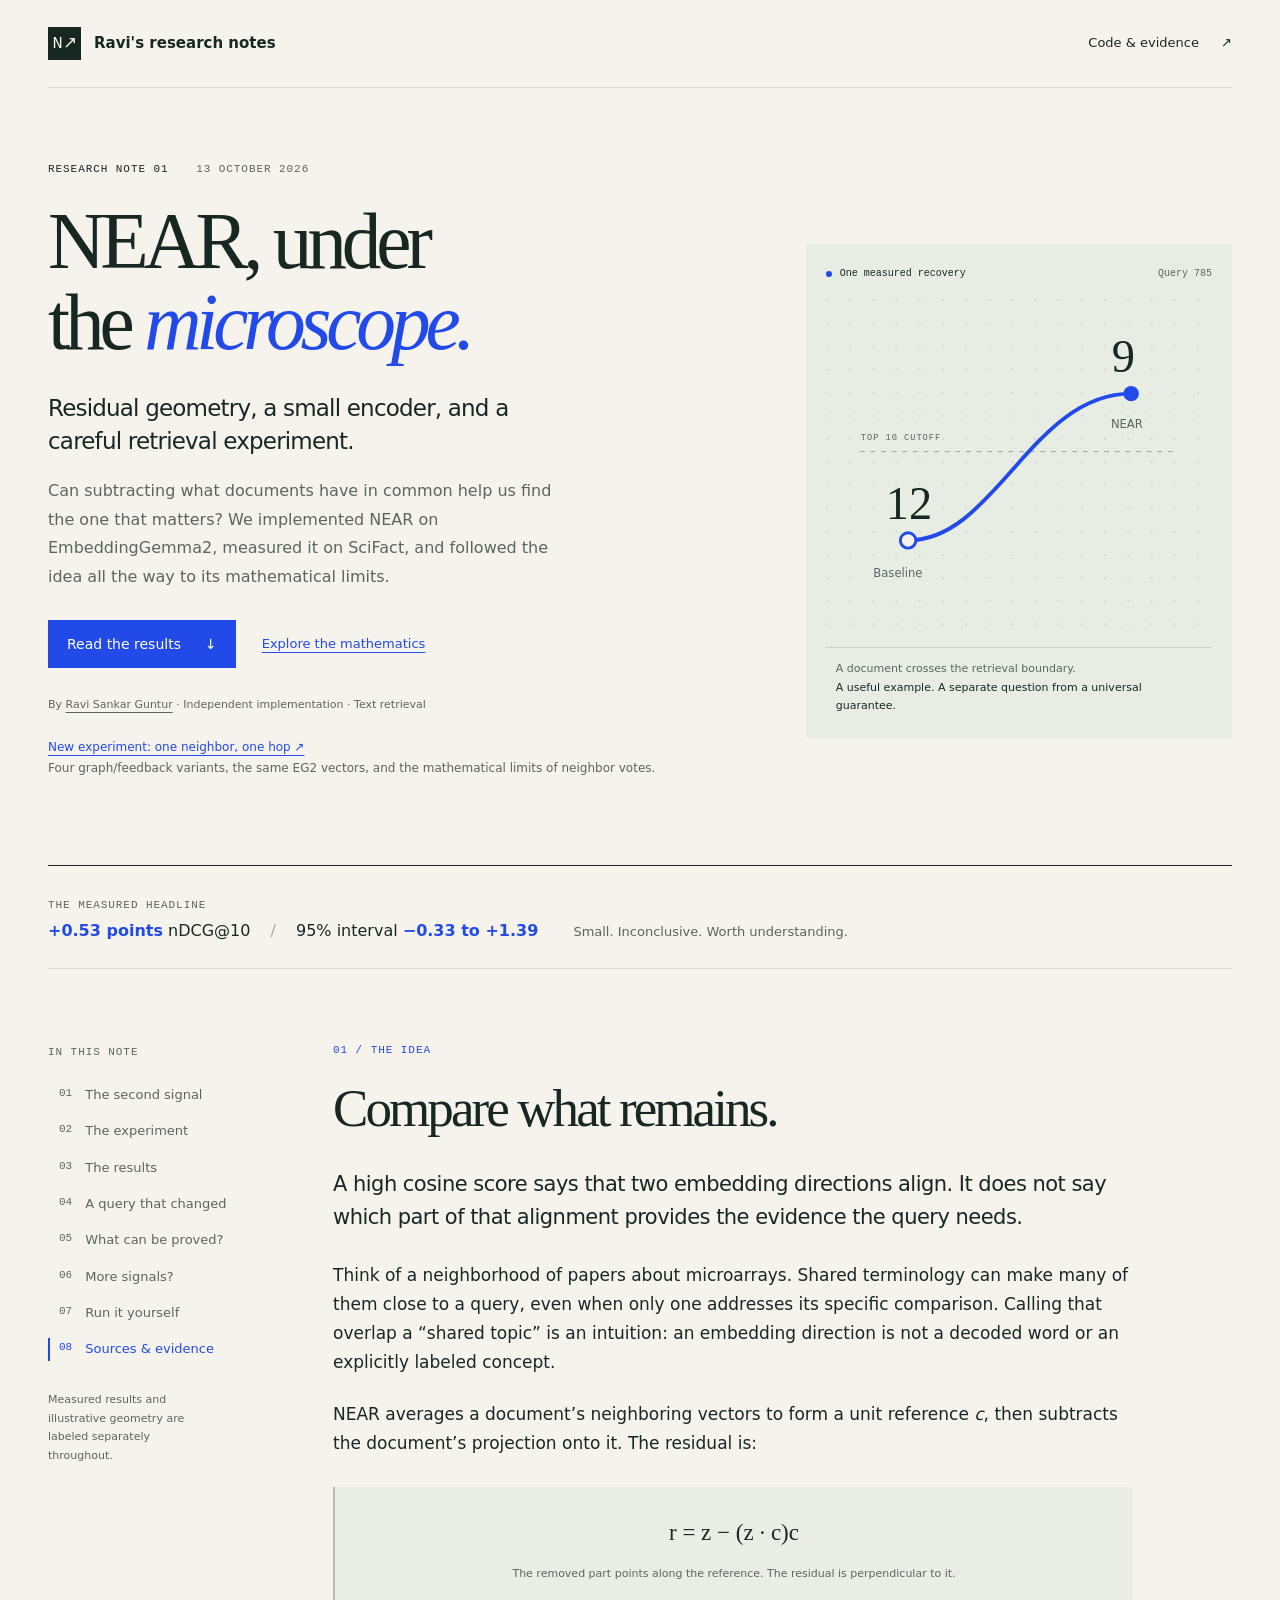
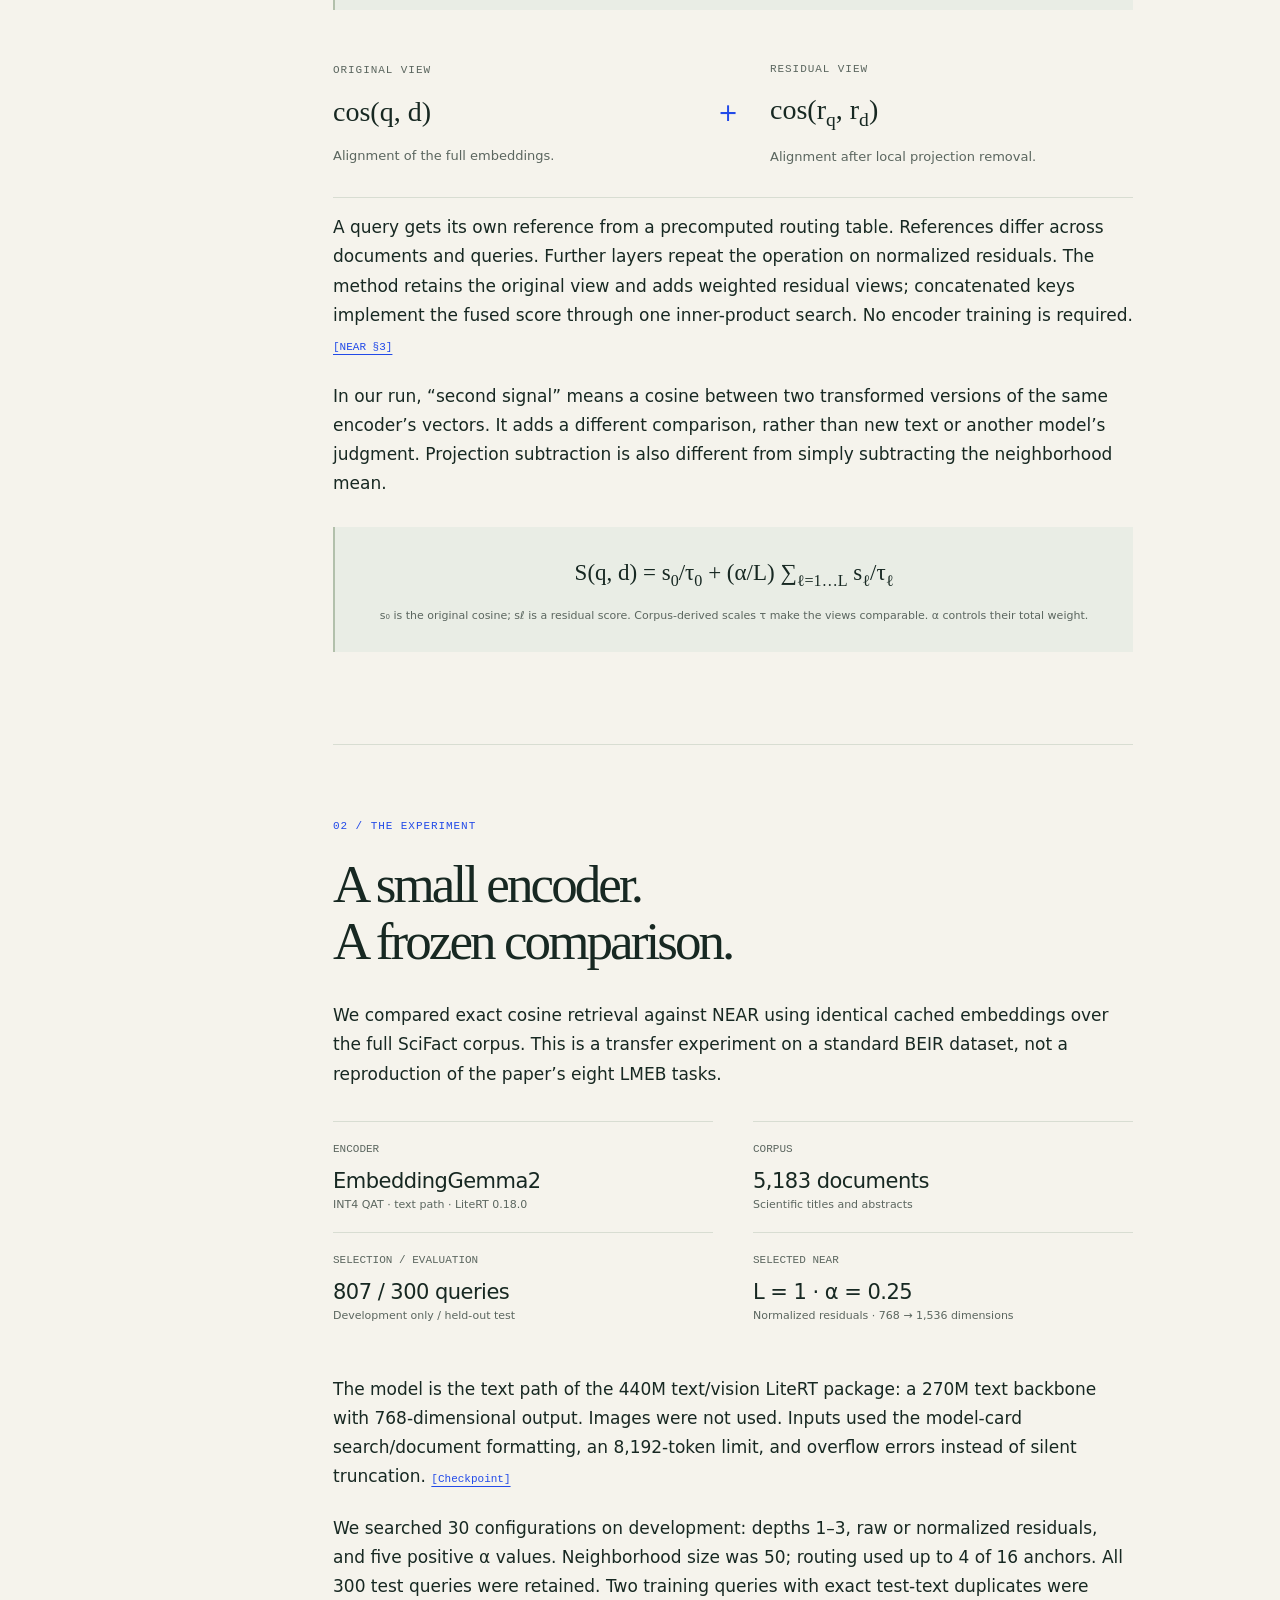
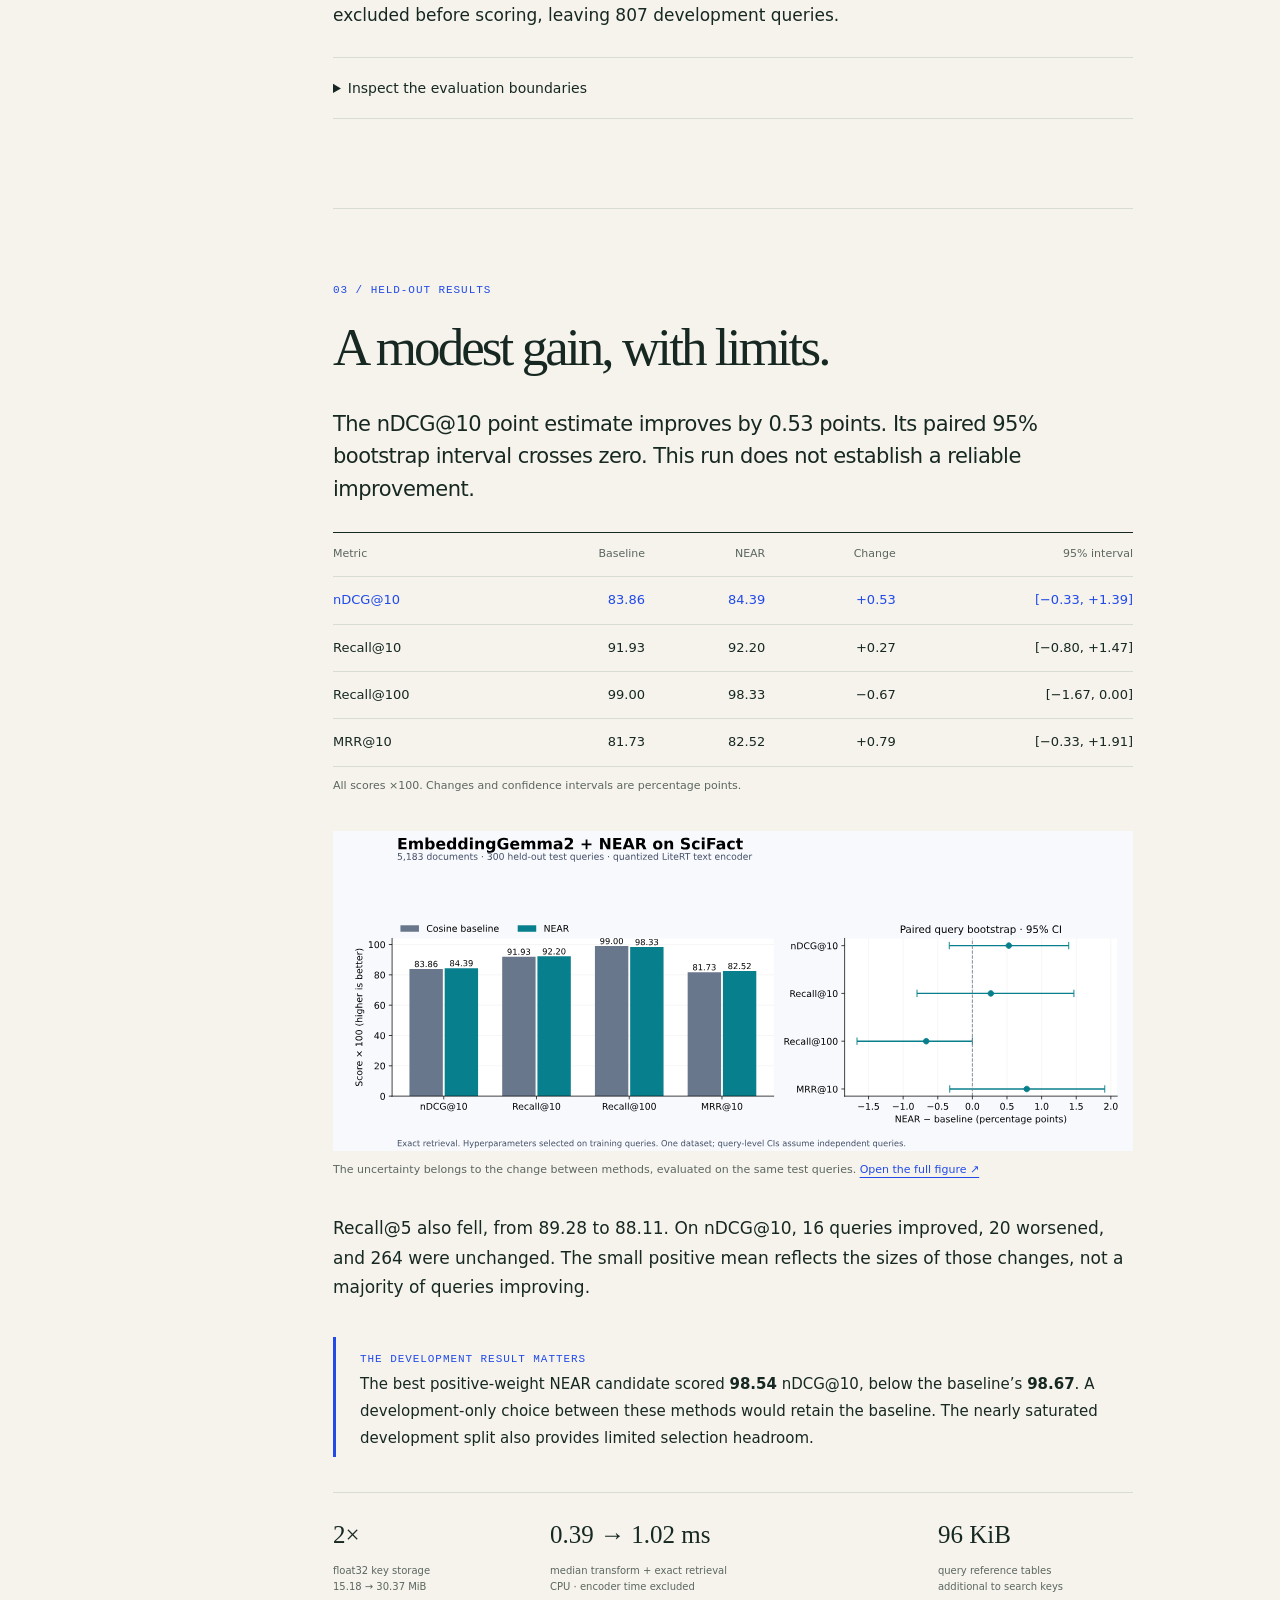
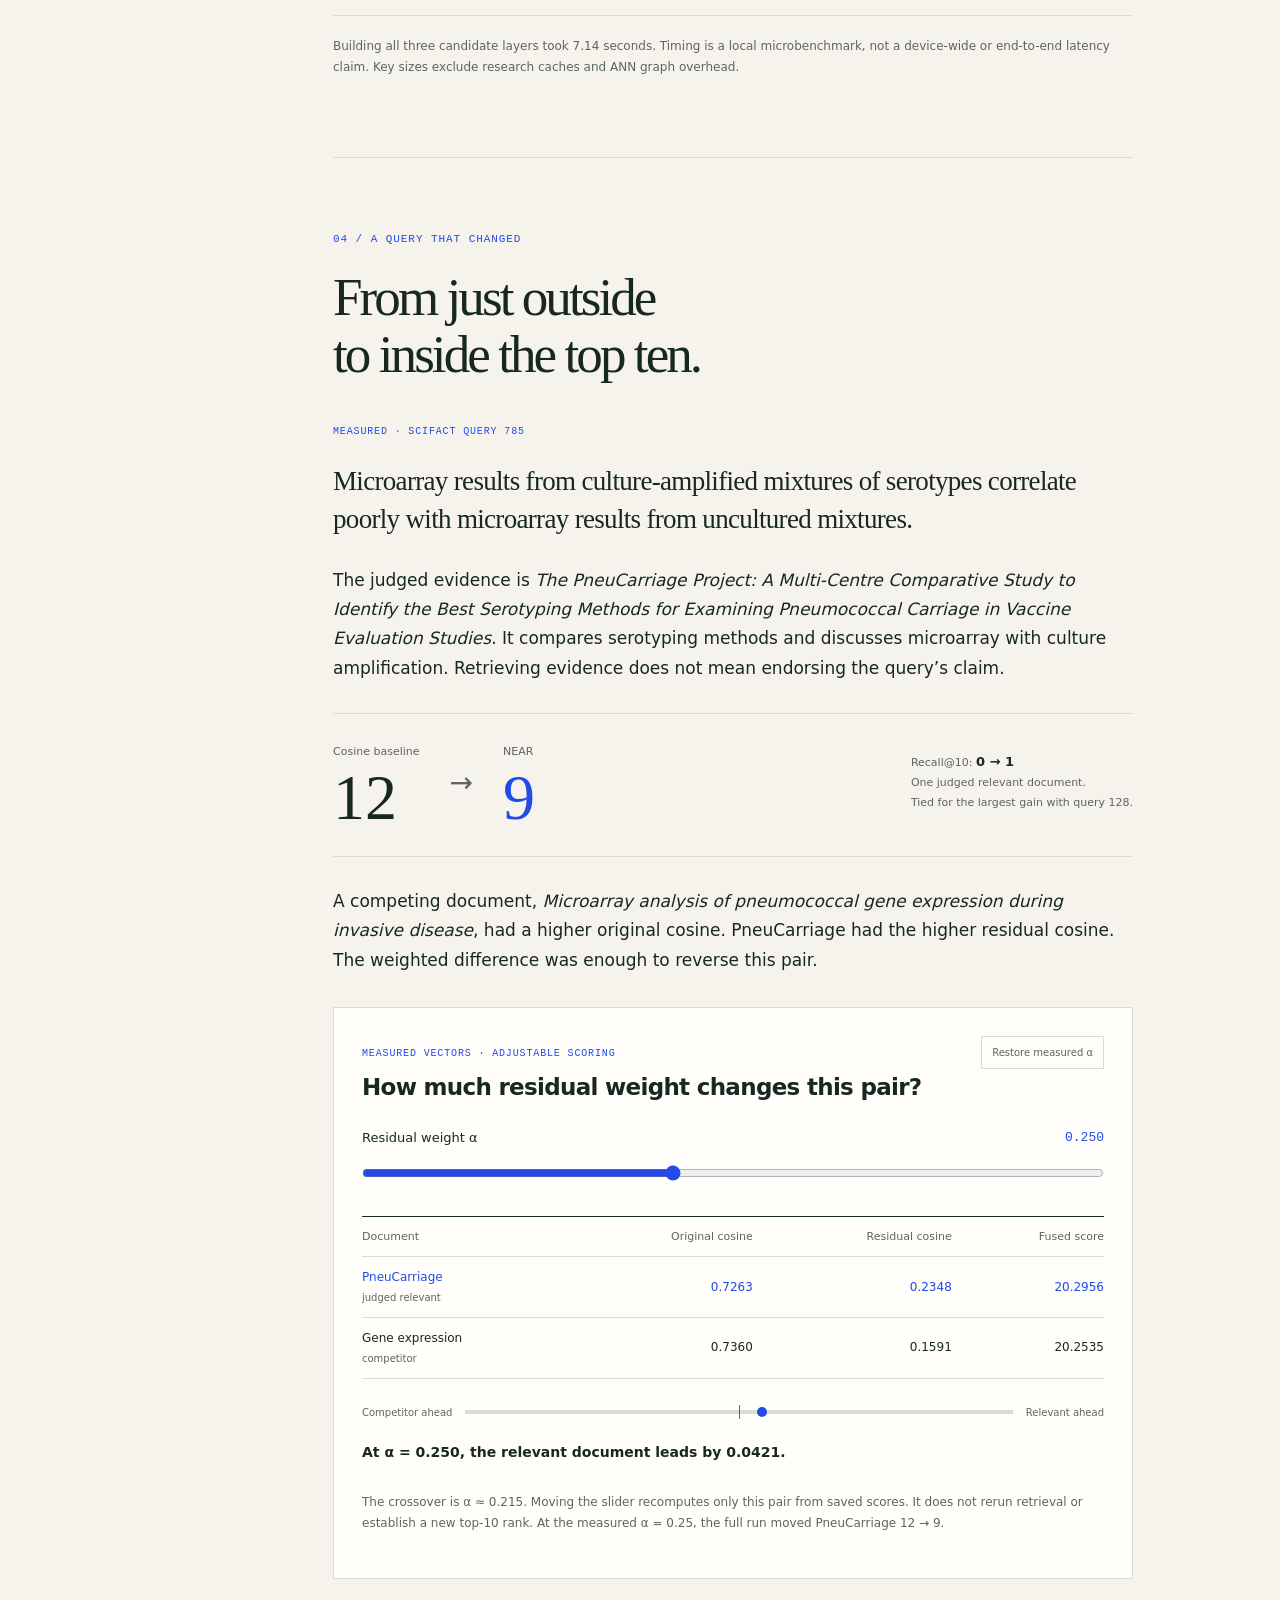
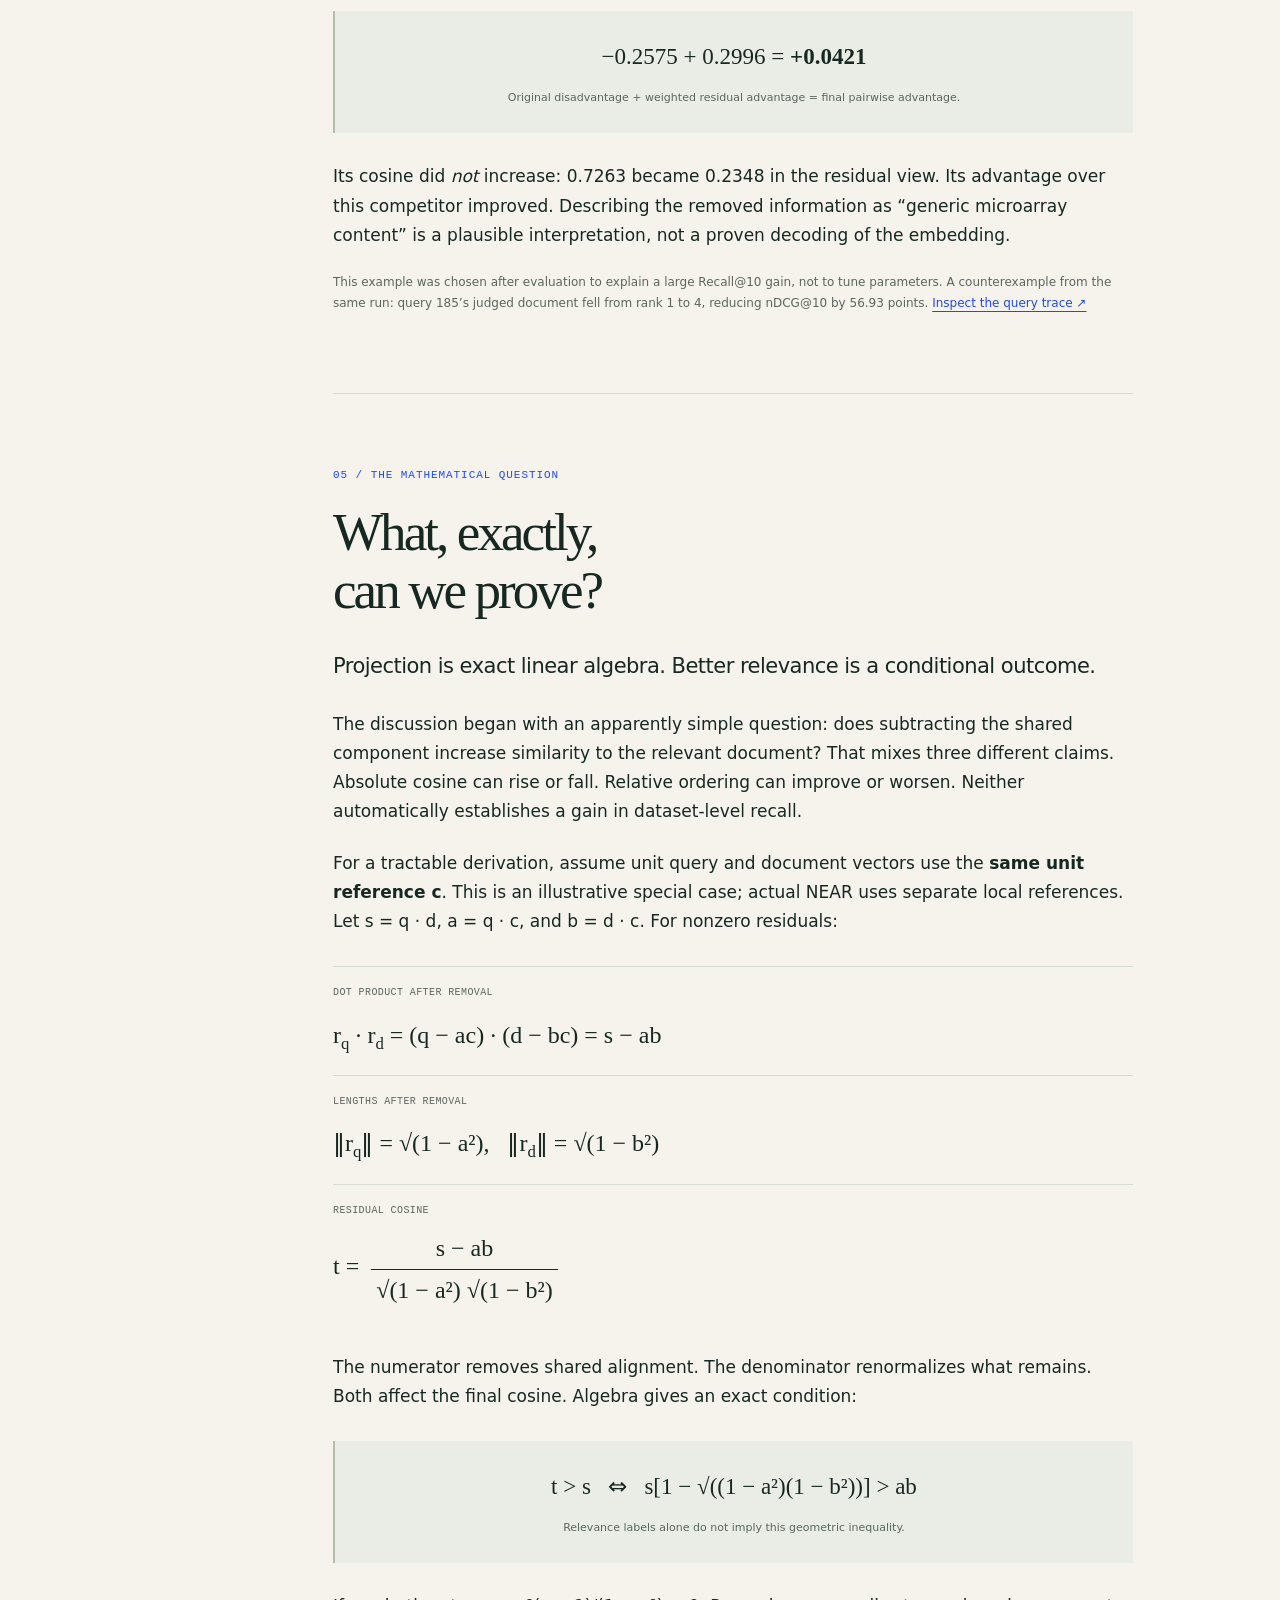
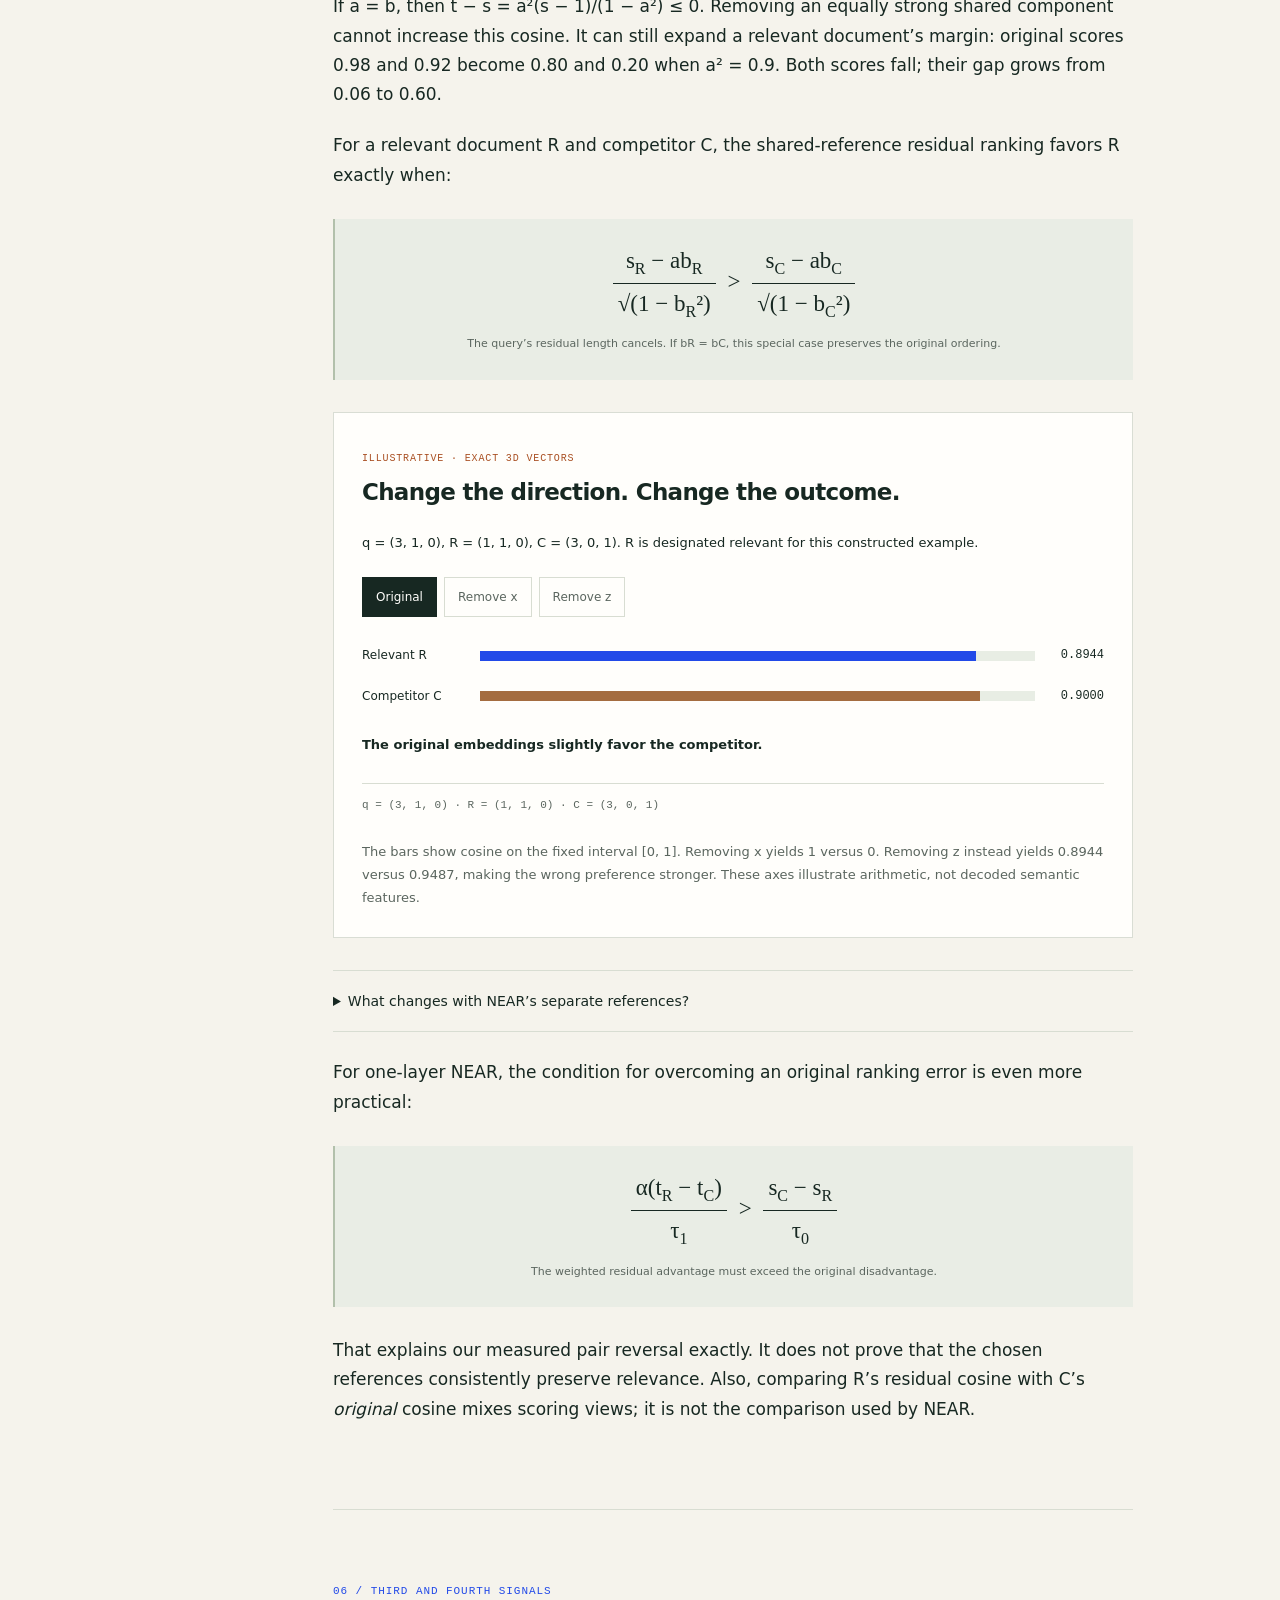
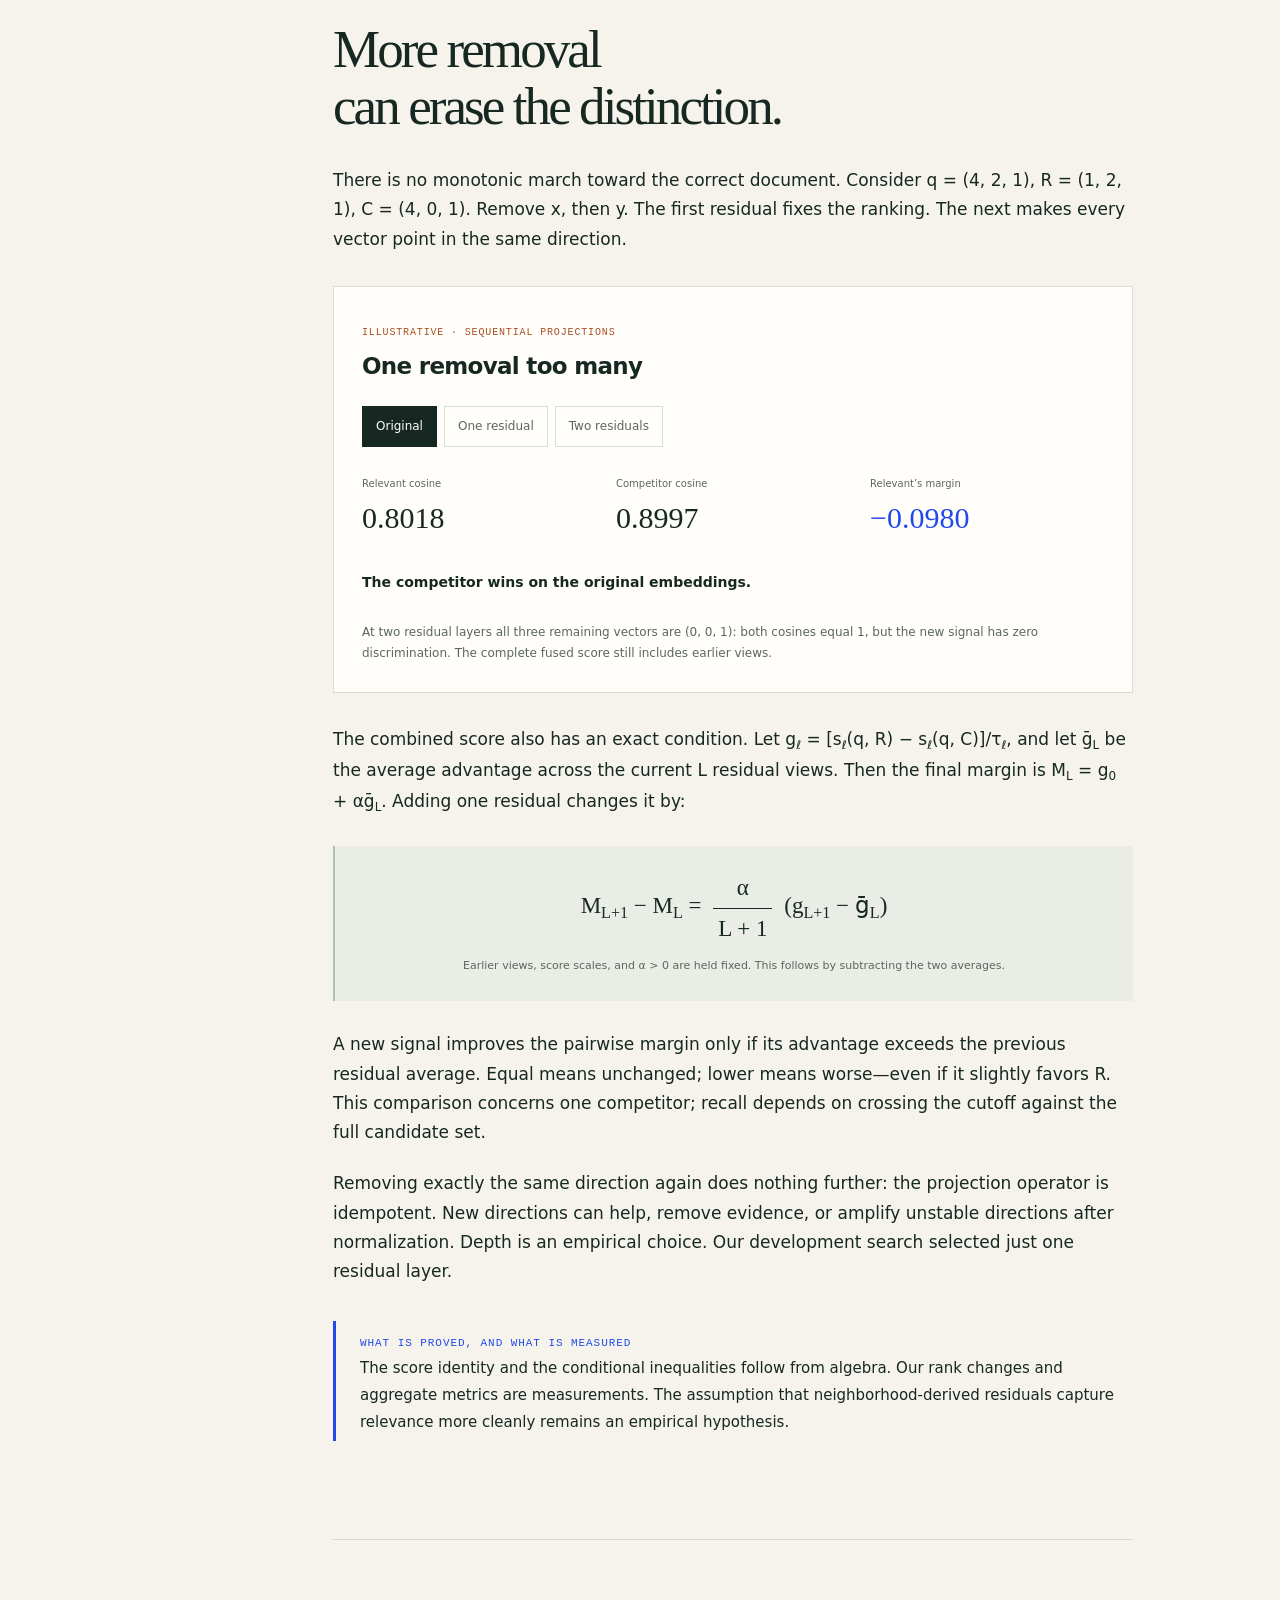
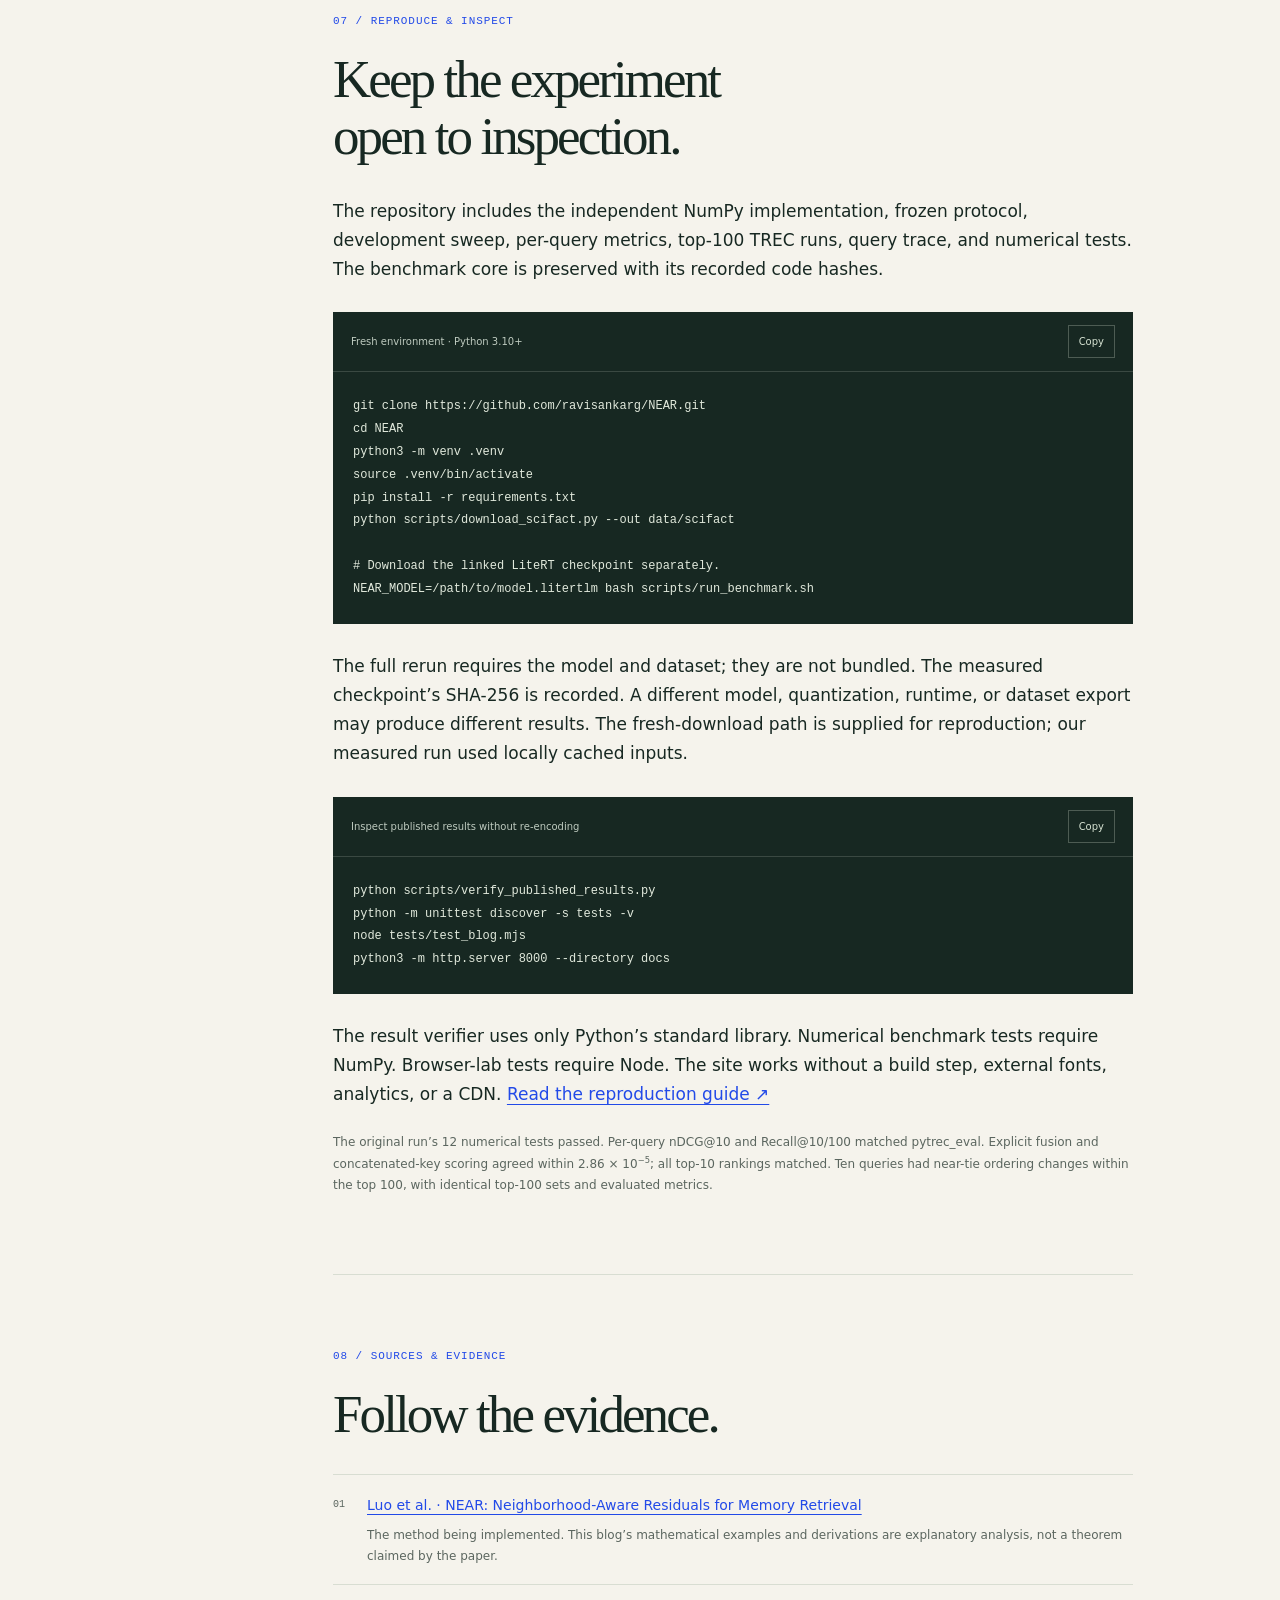
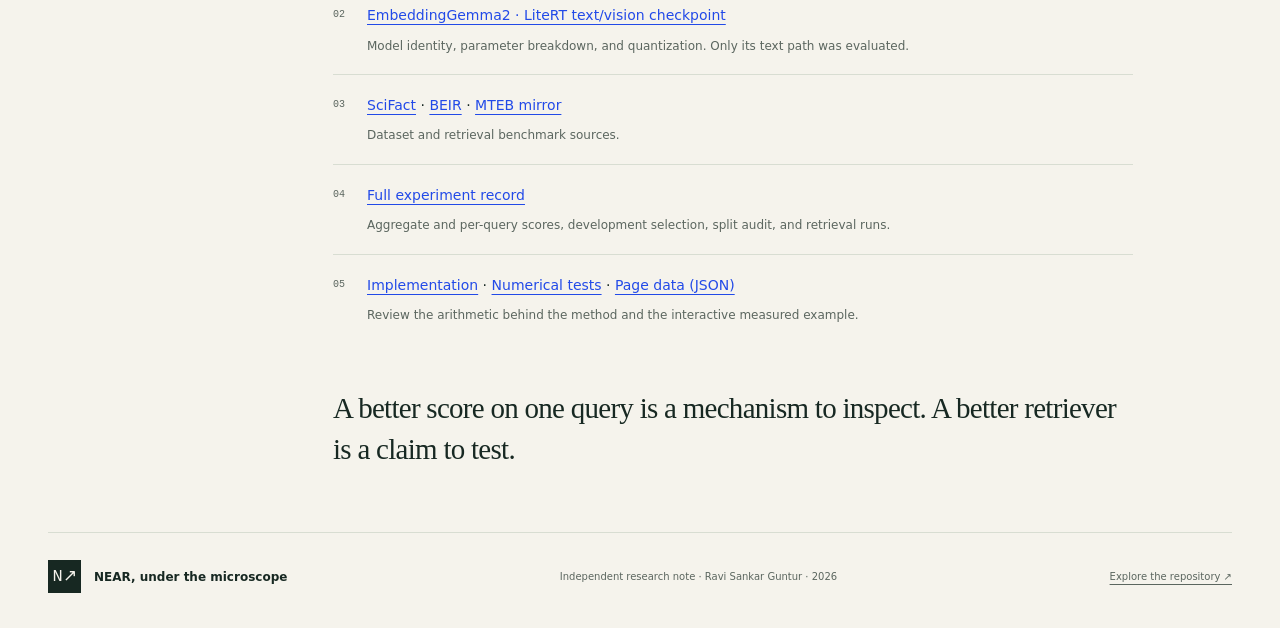
==== commit 1427ea66: "Benchmark one-hop graph retrieval with frozen EG2 and publish analysis" ====
--- a/docs/index.html
+++ b/docs/index.html
@@ -29,6 +29,7 @@
       <p class="hero-summary">Can subtracting what documents have in common help us find the one that matters? We implemented NEAR on EmbeddingGemma2, measured it on SciFact, and followed the idea all the way to its mathematical limits.</p>
       <div class="hero-actions"><a class="button" href="#results">Read the results <span aria-hidden="true">↓</span></a><a href="#proof">Explore the mathematics</a></div>
       <p class="byline">By <a href="https://github.com/ravisankarg">Ravi Sankar Guntur</a> · Independent implementation · Text retrieval</p>
+      <p class="small" style="margin-top:22px"><a href="one-hop.html">New experiment: one neighbor, one hop ↗</a><br>Four graph/feedback variants, the same EG2 vectors, and the mathematical limits of neighbor votes.</p>
     </div>
     <figure class="hero-figure">
       <div class="figure-kicker"><span class="dot"></span> One measured recovery <span>Query 785</span></div>
